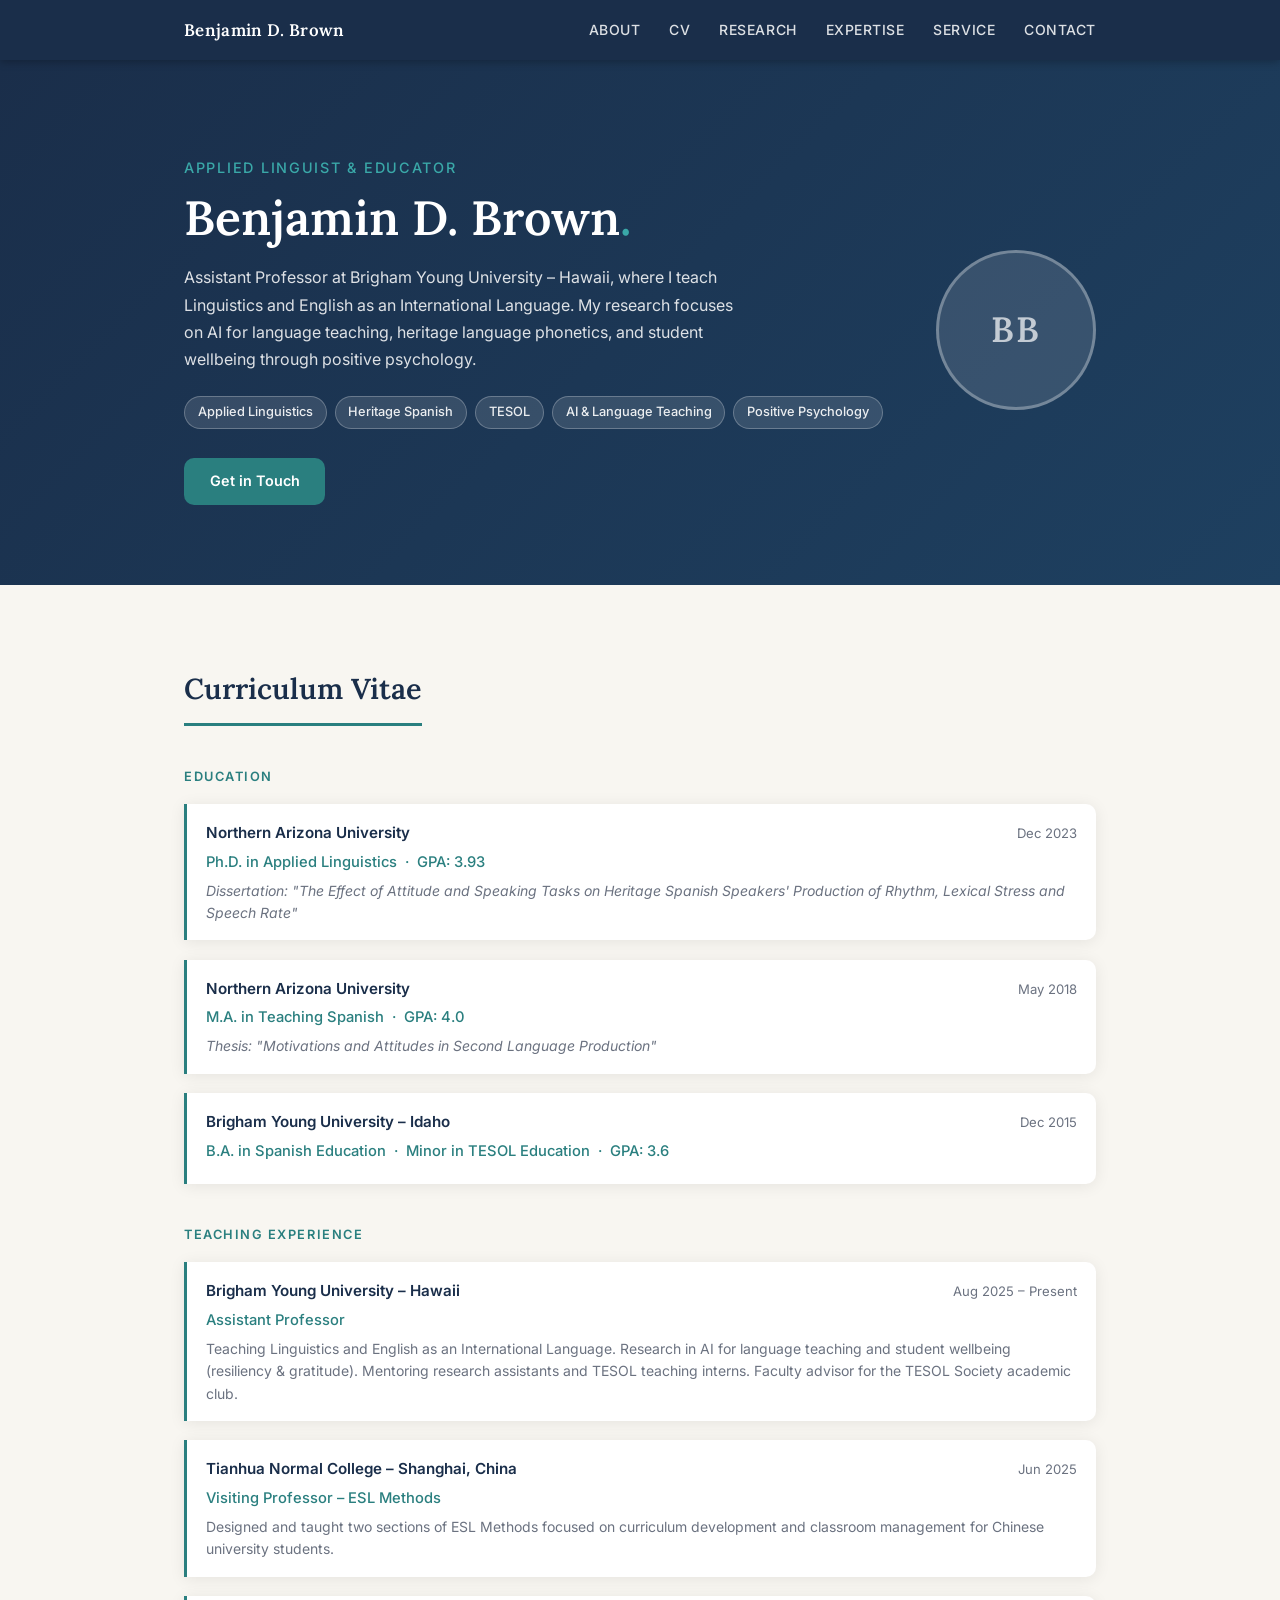
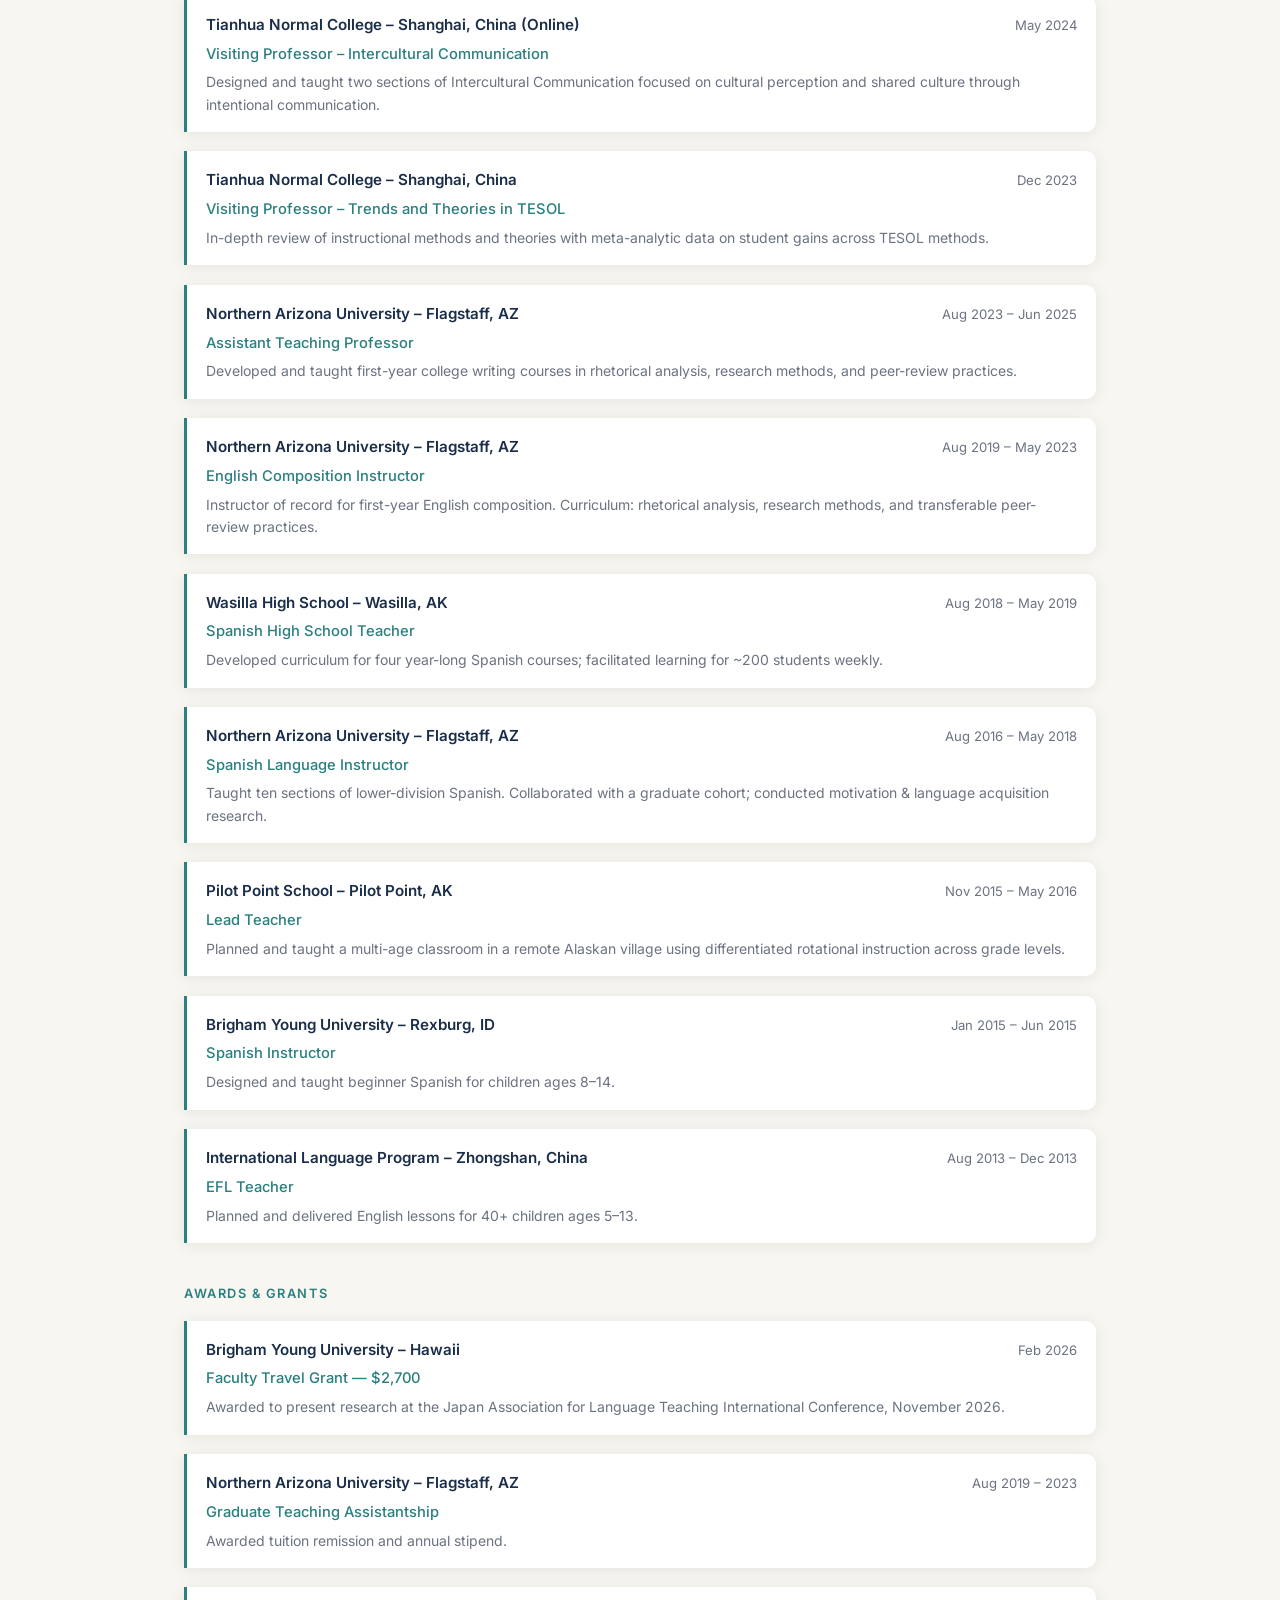
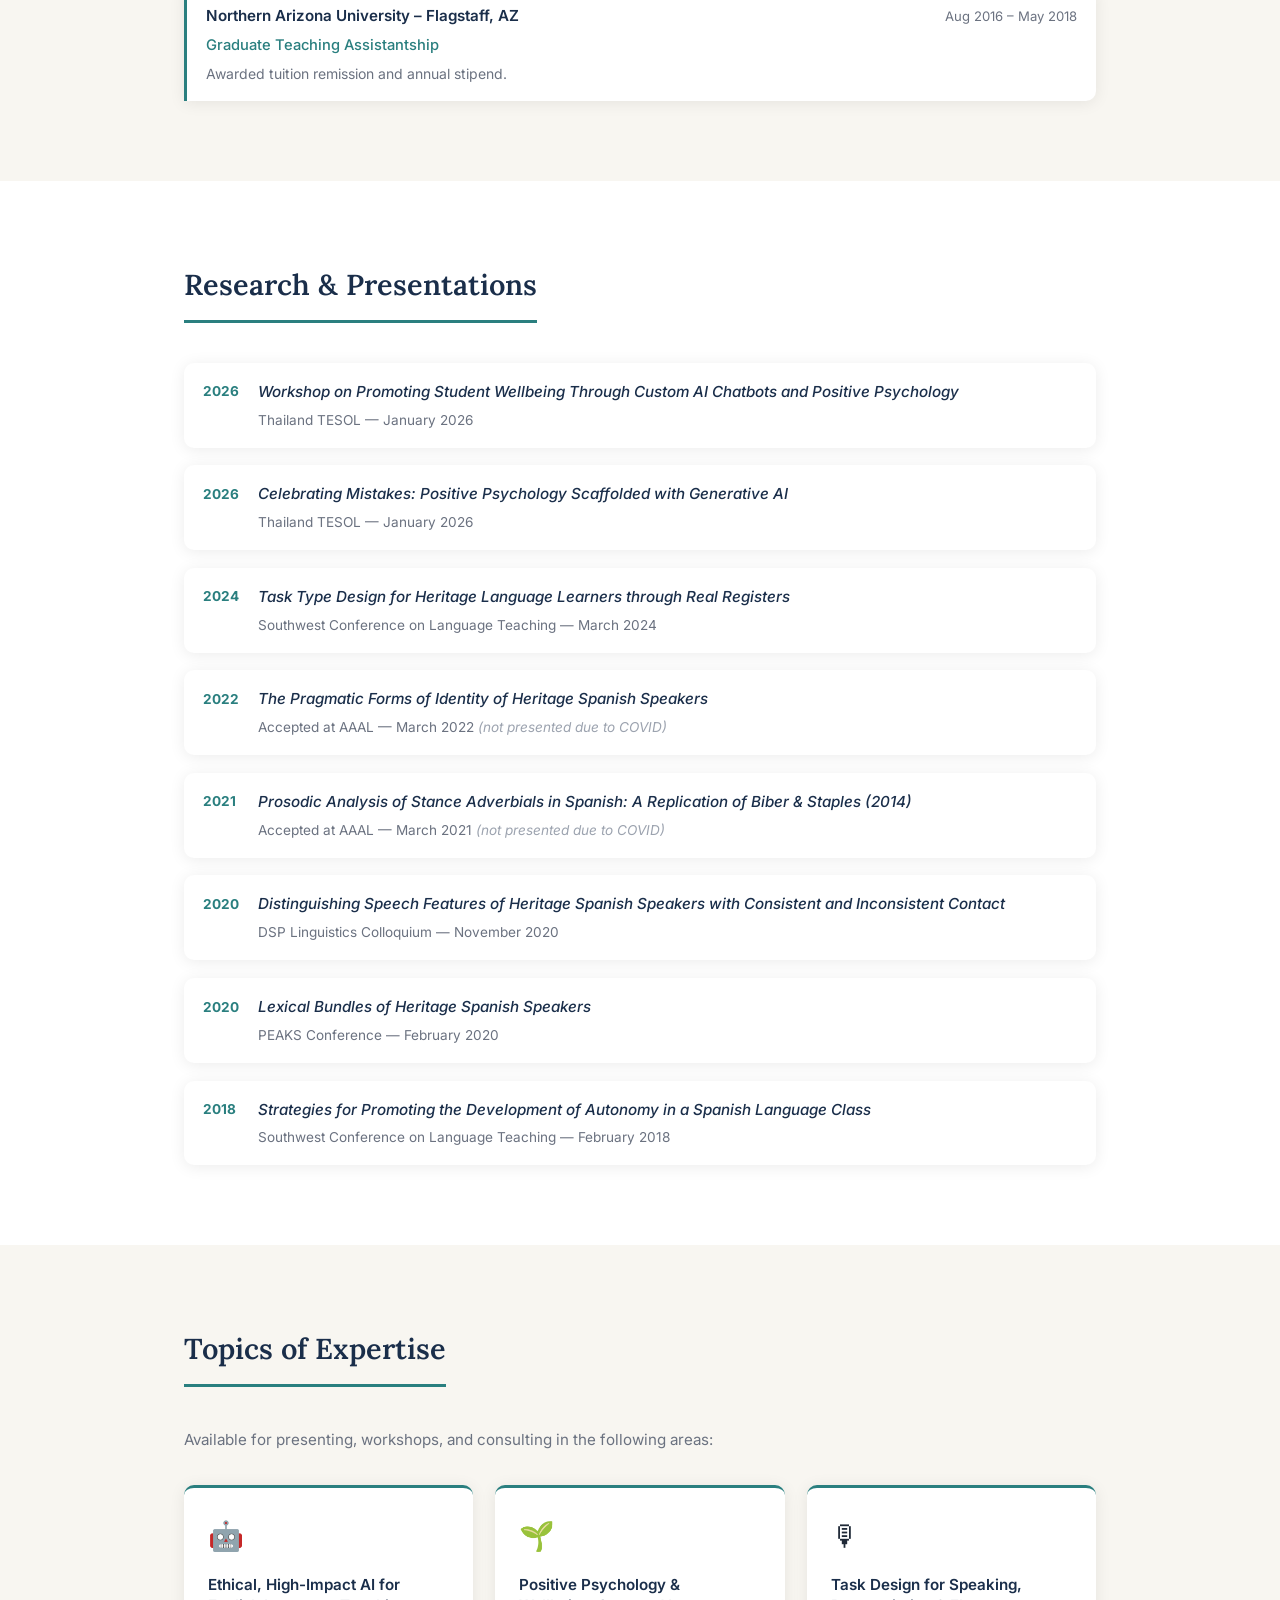
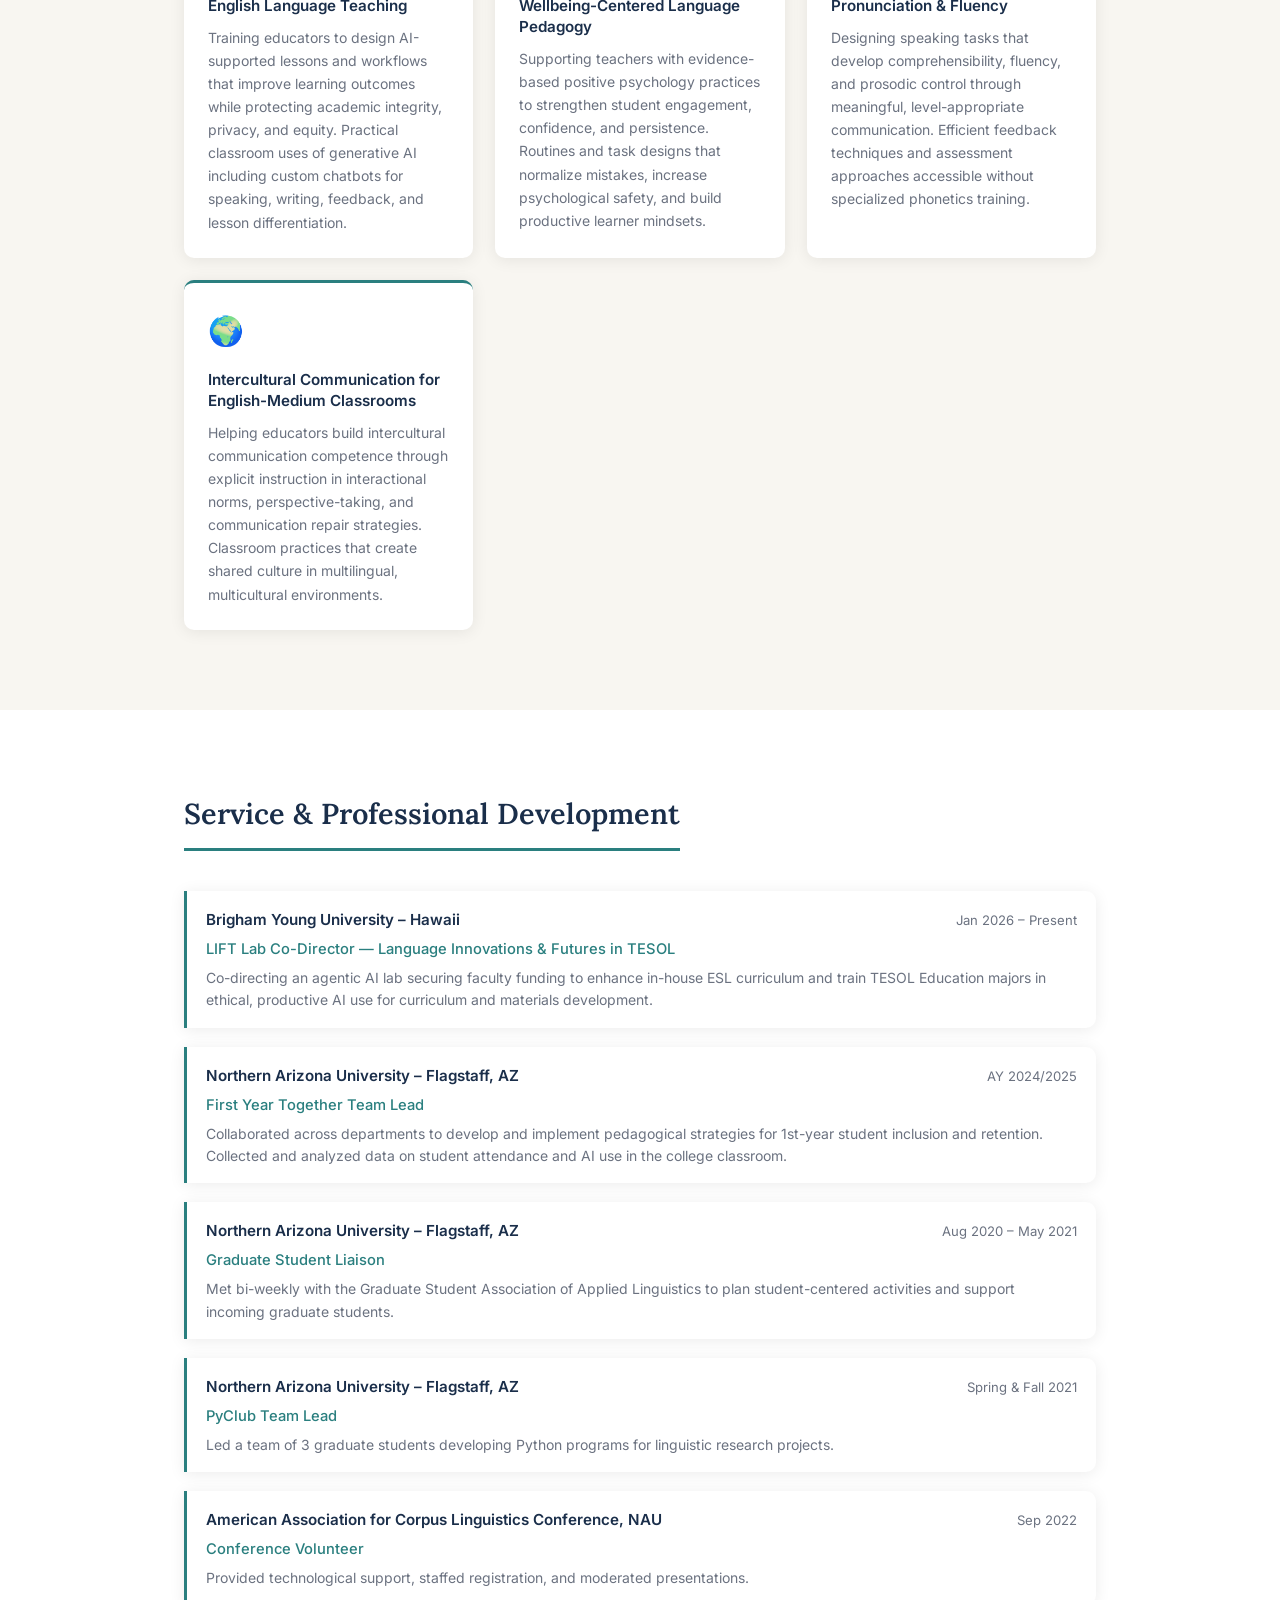
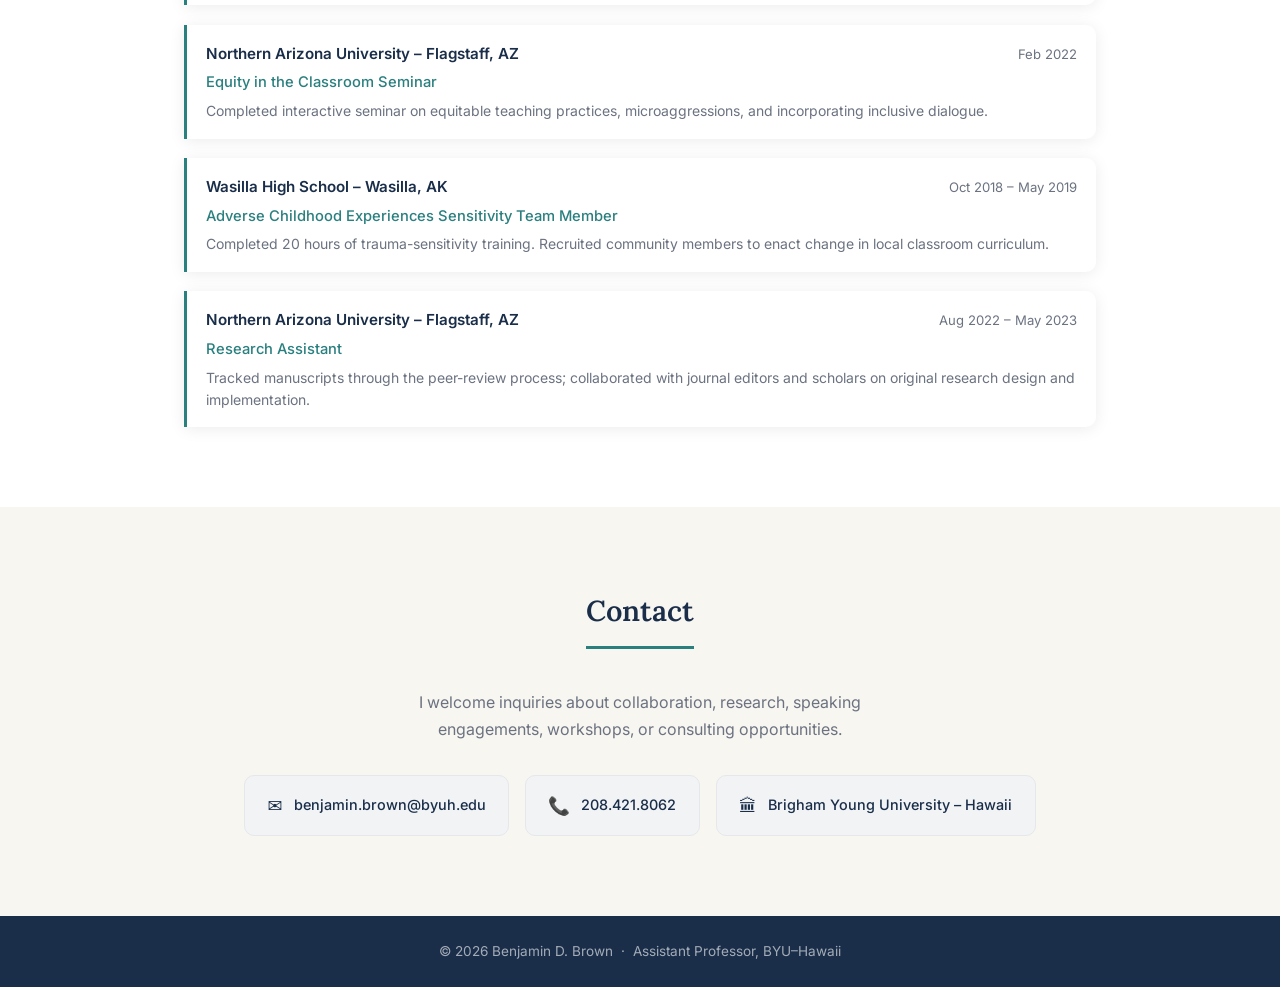
==== index.html @ 8d0a40e7 "Add professional portfolio website for Benjamin D. Brown Plain HTML/CSS/JS site with sections for Ab" ====
<!DOCTYPE html>
<html lang="en">
<head>
  <meta charset="UTF-8" />
  <meta name="viewport" content="width=device-width, initial-scale=1.0" />
  <title>Benjamin D. Brown | Applied Linguist &amp; Educator</title>
  <link rel="stylesheet" href="styles.css" />
  <link rel="preconnect" href="https://fonts.googleapis.com" />
  <link rel="preconnect" href="https://fonts.gstatic.com" crossorigin />
  <link href="https://fonts.googleapis.com/css2?family=Lora:ital,wght@0,400;0,600;1,400&family=Inter:wght@300;400;500;600&display=swap" rel="stylesheet" />
</head>
<body>

  <!-- ─── NAV ─── -->
  <header class="site-header">
    <nav class="nav container">
      <a href="#about" class="nav-logo">Benjamin D. Brown</a>
      <button class="nav-toggle" aria-label="Toggle menu" onclick="toggleNav()">&#9776;</button>
      <ul class="nav-links" id="navLinks">
        <li><a href="#about">About</a></li>
        <li><a href="#cv">CV</a></li>
        <li><a href="#research">Research</a></li>
        <li><a href="#expertise">Expertise</a></li>
        <li><a href="#service">Service</a></li>
        <li><a href="#contact">Contact</a></li>
      </ul>
    </nav>
  </header>

  <!-- ─── HERO ─── -->
  <section class="hero" id="about">
    <div class="container hero-inner">
      <div class="hero-text">
        <p class="hero-sub">Applied Linguist &amp; Educator</p>
        <h1>Benjamin D. Brown<span class="dot">.</span></h1>
        <p class="hero-desc">
          Assistant Professor at Brigham Young University – Hawaii, where I teach Linguistics
          and English as an International Language. My research focuses on AI for language
          teaching, heritage language phonetics, and student wellbeing through positive psychology.
        </p>
        <div class="hero-badges">
          <span class="badge">Applied Linguistics</span>
          <span class="badge">Heritage Spanish</span>
          <span class="badge">TESOL</span>
          <span class="badge">AI &amp; Language Teaching</span>
          <span class="badge">Positive Psychology</span>
        </div>
        <a href="#contact" class="btn">Get in Touch</a>
      </div>
      <div class="hero-avatar">
        <div class="avatar-placeholder">BB</div>
      </div>
    </div>
  </section>

  <!-- ─── CV ─── -->
  <section class="section section-alt" id="cv">
    <div class="container">
      <h2 class="section-title">Curriculum Vitae</h2>

      <!-- Education -->
      <h3 class="cv-group-title">Education</h3>
      <div class="cv-list">

        <div class="cv-item">
          <div class="cv-meta">
            <span class="cv-institution">Northern Arizona University</span>
            <span class="cv-date">Dec 2023</span>
          </div>
          <div class="cv-role">Ph.D. in Applied Linguistics &nbsp;·&nbsp; GPA: 3.93</div>
          <div class="cv-detail italic">Dissertation: "The Effect of Attitude and Speaking Tasks on Heritage Spanish Speakers' Production of Rhythm, Lexical Stress and Speech Rate"</div>
        </div>

        <div class="cv-item">
          <div class="cv-meta">
            <span class="cv-institution">Northern Arizona University</span>
            <span class="cv-date">May 2018</span>
          </div>
          <div class="cv-role">M.A. in Teaching Spanish &nbsp;·&nbsp; GPA: 4.0</div>
          <div class="cv-detail italic">Thesis: "Motivations and Attitudes in Second Language Production"</div>
        </div>

        <div class="cv-item">
          <div class="cv-meta">
            <span class="cv-institution">Brigham Young University – Idaho</span>
            <span class="cv-date">Dec 2015</span>
          </div>
          <div class="cv-role">B.A. in Spanish Education &nbsp;·&nbsp; Minor in TESOL Education &nbsp;·&nbsp; GPA: 3.6</div>
        </div>

      </div>

      <!-- Teaching -->
      <h3 class="cv-group-title">Teaching Experience</h3>
      <div class="cv-list">

        <div class="cv-item">
          <div class="cv-meta">
            <span class="cv-institution">Brigham Young University – Hawaii</span>
            <span class="cv-date">Aug 2025 – Present</span>
          </div>
          <div class="cv-role">Assistant Professor</div>
          <div class="cv-detail">Teaching Linguistics and English as an International Language. Research in AI for language teaching and student wellbeing (resiliency &amp; gratitude). Mentoring research assistants and TESOL teaching interns. Faculty advisor for the TESOL Society academic club.</div>
        </div>

        <div class="cv-item">
          <div class="cv-meta">
            <span class="cv-institution">Tianhua Normal College – Shanghai, China</span>
            <span class="cv-date">Jun 2025</span>
          </div>
          <div class="cv-role">Visiting Professor – ESL Methods</div>
          <div class="cv-detail">Designed and taught two sections of ESL Methods focused on curriculum development and classroom management for Chinese university students.</div>
        </div>

        <div class="cv-item">
          <div class="cv-meta">
            <span class="cv-institution">Tianhua Normal College – Shanghai, China (Online)</span>
            <span class="cv-date">May 2024</span>
          </div>
          <div class="cv-role">Visiting Professor – Intercultural Communication</div>
          <div class="cv-detail">Designed and taught two sections of Intercultural Communication focused on cultural perception and shared culture through intentional communication.</div>
        </div>

        <div class="cv-item">
          <div class="cv-meta">
            <span class="cv-institution">Tianhua Normal College – Shanghai, China</span>
            <span class="cv-date">Dec 2023</span>
          </div>
          <div class="cv-role">Visiting Professor – Trends and Theories in TESOL</div>
          <div class="cv-detail">In-depth review of instructional methods and theories with meta-analytic data on student gains across TESOL methods.</div>
        </div>

        <div class="cv-item">
          <div class="cv-meta">
            <span class="cv-institution">Northern Arizona University – Flagstaff, AZ</span>
            <span class="cv-date">Aug 2023 – Jun 2025</span>
          </div>
          <div class="cv-role">Assistant Teaching Professor</div>
          <div class="cv-detail">Developed and taught first-year college writing courses in rhetorical analysis, research methods, and peer-review practices.</div>
        </div>

        <div class="cv-item">
          <div class="cv-meta">
            <span class="cv-institution">Northern Arizona University – Flagstaff, AZ</span>
            <span class="cv-date">Aug 2019 – May 2023</span>
          </div>
          <div class="cv-role">English Composition Instructor</div>
          <div class="cv-detail">Instructor of record for first-year English composition. Curriculum: rhetorical analysis, research methods, and transferable peer-review practices.</div>
        </div>

        <div class="cv-item">
          <div class="cv-meta">
            <span class="cv-institution">Wasilla High School – Wasilla, AK</span>
            <span class="cv-date">Aug 2018 – May 2019</span>
          </div>
          <div class="cv-role">Spanish High School Teacher</div>
          <div class="cv-detail">Developed curriculum for four year-long Spanish courses; facilitated learning for ~200 students weekly.</div>
        </div>

        <div class="cv-item">
          <div class="cv-meta">
            <span class="cv-institution">Northern Arizona University – Flagstaff, AZ</span>
            <span class="cv-date">Aug 2016 – May 2018</span>
          </div>
          <div class="cv-role">Spanish Language Instructor</div>
          <div class="cv-detail">Taught ten sections of lower-division Spanish. Collaborated with a graduate cohort; conducted motivation &amp; language acquisition research.</div>
        </div>

        <div class="cv-item">
          <div class="cv-meta">
            <span class="cv-institution">Pilot Point School – Pilot Point, AK</span>
            <span class="cv-date">Nov 2015 – May 2016</span>
          </div>
          <div class="cv-role">Lead Teacher</div>
          <div class="cv-detail">Planned and taught a multi-age classroom in a remote Alaskan village using differentiated rotational instruction across grade levels.</div>
        </div>

        <div class="cv-item">
          <div class="cv-meta">
            <span class="cv-institution">Brigham Young University – Rexburg, ID</span>
            <span class="cv-date">Jan 2015 – Jun 2015</span>
          </div>
          <div class="cv-role">Spanish Instructor</div>
          <div class="cv-detail">Designed and taught beginner Spanish for children ages 8–14.</div>
        </div>

        <div class="cv-item">
          <div class="cv-meta">
            <span class="cv-institution">International Language Program – Zhongshan, China</span>
            <span class="cv-date">Aug 2013 – Dec 2013</span>
          </div>
          <div class="cv-role">EFL Teacher</div>
          <div class="cv-detail">Planned and delivered English lessons for 40+ children ages 5–13.</div>
        </div>

      </div>

      <!-- Awards -->
      <h3 class="cv-group-title">Awards &amp; Grants</h3>
      <div class="cv-list">

        <div class="cv-item">
          <div class="cv-meta">
            <span class="cv-institution">Brigham Young University – Hawaii</span>
            <span class="cv-date">Feb 2026</span>
          </div>
          <div class="cv-role">Faculty Travel Grant — $2,700</div>
          <div class="cv-detail">Awarded to present research at the Japan Association for Language Teaching International Conference, November 2026.</div>
        </div>

        <div class="cv-item">
          <div class="cv-meta">
            <span class="cv-institution">Northern Arizona University – Flagstaff, AZ</span>
            <span class="cv-date">Aug 2019 – 2023</span>
          </div>
          <div class="cv-role">Graduate Teaching Assistantship</div>
          <div class="cv-detail">Awarded tuition remission and annual stipend.</div>
        </div>

        <div class="cv-item">
          <div class="cv-meta">
            <span class="cv-institution">Northern Arizona University – Flagstaff, AZ</span>
            <span class="cv-date">Aug 2016 – May 2018</span>
          </div>
          <div class="cv-role">Graduate Teaching Assistantship</div>
          <div class="cv-detail">Awarded tuition remission and annual stipend.</div>
        </div>

      </div>
    </div>
  </section>

  <!-- ─── RESEARCH ─── -->
  <section class="section" id="research">
    <div class="container">
      <h2 class="section-title">Research &amp; Presentations</h2>
      <div class="pubs-list">

        <div class="pub-item">
          <span class="pub-year">2026</span>
          <div class="pub-body">
            <div class="pub-title">Workshop on Promoting Student Wellbeing Through Custom AI Chatbots and Positive Psychology</div>
            <div class="pub-venue">Thailand TESOL — January 2026</div>
          </div>
        </div>

        <div class="pub-item">
          <span class="pub-year">2026</span>
          <div class="pub-body">
            <div class="pub-title">Celebrating Mistakes: Positive Psychology Scaffolded with Generative AI</div>
            <div class="pub-venue">Thailand TESOL — January 2026</div>
          </div>
        </div>

        <div class="pub-item">
          <span class="pub-year">2024</span>
          <div class="pub-body">
            <div class="pub-title">Task Type Design for Heritage Language Learners through Real Registers</div>
            <div class="pub-venue">Southwest Conference on Language Teaching — March 2024</div>
          </div>
        </div>

        <div class="pub-item">
          <span class="pub-year">2022</span>
          <div class="pub-body">
            <div class="pub-title">The Pragmatic Forms of Identity of Heritage Spanish Speakers</div>
            <div class="pub-venue">Accepted at AAAL — March 2022 <span class="pub-note">(not presented due to COVID)</span></div>
          </div>
        </div>

        <div class="pub-item">
          <span class="pub-year">2021</span>
          <div class="pub-body">
            <div class="pub-title">Prosodic Analysis of Stance Adverbials in Spanish: A Replication of Biber &amp; Staples (2014)</div>
            <div class="pub-venue">Accepted at AAAL — March 2021 <span class="pub-note">(not presented due to COVID)</span></div>
          </div>
        </div>

        <div class="pub-item">
          <span class="pub-year">2020</span>
          <div class="pub-body">
            <div class="pub-title">Distinguishing Speech Features of Heritage Spanish Speakers with Consistent and Inconsistent Contact</div>
            <div class="pub-venue">DSP Linguistics Colloquium — November 2020</div>
          </div>
        </div>

        <div class="pub-item">
          <span class="pub-year">2020</span>
          <div class="pub-body">
            <div class="pub-title">Lexical Bundles of Heritage Spanish Speakers</div>
            <div class="pub-venue">PEAKS Conference — February 2020</div>
          </div>
        </div>

        <div class="pub-item">
          <span class="pub-year">2018</span>
          <div class="pub-body">
            <div class="pub-title">Strategies for Promoting the Development of Autonomy in a Spanish Language Class</div>
            <div class="pub-venue">Southwest Conference on Language Teaching — February 2018</div>
          </div>
        </div>

      </div>
    </div>
  </section>

  <!-- ─── EXPERTISE ─── -->
  <section class="section section-alt" id="expertise">
    <div class="container">
      <h2 class="section-title">Topics of Expertise</h2>
      <p class="expertise-intro">Available for presenting, workshops, and consulting in the following areas:</p>
      <div class="expertise-grid">

        <div class="expertise-card">
          <div class="expertise-icon">🤖</div>
          <h3>Ethical, High-Impact AI for English Language Teaching</h3>
          <p>Training educators to design AI-supported lessons and workflows that improve learning outcomes while protecting academic integrity, privacy, and equity. Practical classroom uses of generative AI including custom chatbots for speaking, writing, feedback, and lesson differentiation.</p>
        </div>

        <div class="expertise-card">
          <div class="expertise-icon">🌱</div>
          <h3>Positive Psychology &amp; Wellbeing-Centered Language Pedagogy</h3>
          <p>Supporting teachers with evidence-based positive psychology practices to strengthen student engagement, confidence, and persistence. Routines and task designs that normalize mistakes, increase psychological safety, and build productive learner mindsets.</p>
        </div>

        <div class="expertise-card">
          <div class="expertise-icon">🎙</div>
          <h3>Task Design for Speaking, Pronunciation &amp; Fluency</h3>
          <p>Designing speaking tasks that develop comprehensibility, fluency, and prosodic control through meaningful, level-appropriate communication. Efficient feedback techniques and assessment approaches accessible without specialized phonetics training.</p>
        </div>

        <div class="expertise-card">
          <div class="expertise-icon">🌍</div>
          <h3>Intercultural Communication for English-Medium Classrooms</h3>
          <p>Helping educators build intercultural communication competence through explicit instruction in interactional norms, perspective-taking, and communication repair strategies. Classroom practices that create shared culture in multilingual, multicultural environments.</p>
        </div>

      </div>
    </div>
  </section>

  <!-- ─── SERVICE ─── -->
  <section class="section" id="service">
    <div class="container">
      <h2 class="section-title">Service &amp; Professional Development</h2>
      <div class="cv-list">

        <div class="cv-item">
          <div class="cv-meta">
            <span class="cv-institution">Brigham Young University – Hawaii</span>
            <span class="cv-date">Jan 2026 – Present</span>
          </div>
          <div class="cv-role">LIFT Lab Co-Director — Language Innovations &amp; Futures in TESOL</div>
          <div class="cv-detail">Co-directing an agentic AI lab securing faculty funding to enhance in-house ESL curriculum and train TESOL Education majors in ethical, productive AI use for curriculum and materials development.</div>
        </div>

        <div class="cv-item">
          <div class="cv-meta">
            <span class="cv-institution">Northern Arizona University – Flagstaff, AZ</span>
            <span class="cv-date">AY 2024/2025</span>
          </div>
          <div class="cv-role">First Year Together Team Lead</div>
          <div class="cv-detail">Collaborated across departments to develop and implement pedagogical strategies for 1st-year student inclusion and retention. Collected and analyzed data on student attendance and AI use in the college classroom.</div>
        </div>

        <div class="cv-item">
          <div class="cv-meta">
            <span class="cv-institution">Northern Arizona University – Flagstaff, AZ</span>
            <span class="cv-date">Aug 2020 – May 2021</span>
          </div>
          <div class="cv-role">Graduate Student Liaison</div>
          <div class="cv-detail">Met bi-weekly with the Graduate Student Association of Applied Linguistics to plan student-centered activities and support incoming graduate students.</div>
        </div>

        <div class="cv-item">
          <div class="cv-meta">
            <span class="cv-institution">Northern Arizona University – Flagstaff, AZ</span>
            <span class="cv-date">Spring &amp; Fall 2021</span>
          </div>
          <div class="cv-role">PyClub Team Lead</div>
          <div class="cv-detail">Led a team of 3 graduate students developing Python programs for linguistic research projects.</div>
        </div>

        <div class="cv-item">
          <div class="cv-meta">
            <span class="cv-institution">American Association for Corpus Linguistics Conference, NAU</span>
            <span class="cv-date">Sep 2022</span>
          </div>
          <div class="cv-role">Conference Volunteer</div>
          <div class="cv-detail">Provided technological support, staffed registration, and moderated presentations.</div>
        </div>

        <div class="cv-item">
          <div class="cv-meta">
            <span class="cv-institution">Northern Arizona University – Flagstaff, AZ</span>
            <span class="cv-date">Feb 2022</span>
          </div>
          <div class="cv-role">Equity in the Classroom Seminar</div>
          <div class="cv-detail">Completed interactive seminar on equitable teaching practices, microaggressions, and incorporating inclusive dialogue.</div>
        </div>

        <div class="cv-item">
          <div class="cv-meta">
            <span class="cv-institution">Wasilla High School – Wasilla, AK</span>
            <span class="cv-date">Oct 2018 – May 2019</span>
          </div>
          <div class="cv-role">Adverse Childhood Experiences Sensitivity Team Member</div>
          <div class="cv-detail">Completed 20 hours of trauma-sensitivity training. Recruited community members to enact change in local classroom curriculum.</div>
        </div>

        <div class="cv-item">
          <div class="cv-meta">
            <span class="cv-institution">Northern Arizona University – Flagstaff, AZ</span>
            <span class="cv-date">Aug 2022 – May 2023</span>
          </div>
          <div class="cv-role">Research Assistant</div>
          <div class="cv-detail">Tracked manuscripts through the peer-review process; collaborated with journal editors and scholars on original research design and implementation.</div>
        </div>

      </div>
    </div>
  </section>

  <!-- ─── CONTACT ─── -->
  <section class="section section-alt" id="contact">
    <div class="container contact-inner">
      <h2 class="section-title">Contact</h2>
      <p class="contact-intro">I welcome inquiries about collaboration, research, speaking engagements, workshops, or consulting opportunities.</p>
      <div class="contact-cards">
        <a href="mailto:benjamin.brown@byuh.edu" class="contact-card">
          <span class="contact-icon">✉</span>
          <span>benjamin.brown@byuh.edu</span>
        </a>
        <div class="contact-card">
          <span class="contact-icon">📞</span>
          <span>208.421.8062</span>
        </div>
        <div class="contact-card">
          <span class="contact-icon">🏛</span>
          <span>Brigham Young University – Hawaii</span>
        </div>
      </div>
    </div>
  </section>

  <!-- ─── FOOTER ─── -->
  <footer class="footer">
    <div class="container">
      <p>&copy; 2026 Benjamin D. Brown &nbsp;·&nbsp; Assistant Professor, BYU–Hawaii</p>
    </div>
  </footer>

  <script src="script.js"></script>
</body>
</html>
---- styles.css ----
/* ─── RESET & BASE ─── */
*, *::before, *::after { box-sizing: border-box; margin: 0; padding: 0; }

:root {
  --navy:    #1a2e4a;
  --teal:    #2a7f7f;
  --teal-lt: #3aa8a8;
  --cream:   #f8f6f1;
  --white:   #ffffff;
  --gray:    #6b7280;
  --gray-lt: #f1f3f5;
  --text:    #1f2937;
  --radius:  10px;
  --shadow:  0 2px 16px rgba(0,0,0,.08);
  --font-serif: 'Lora', Georgia, serif;
  --font-sans:  'Inter', system-ui, sans-serif;
}

html { scroll-behavior: smooth; }

body {
  font-family: var(--font-sans);
  color: var(--text);
  background: var(--white);
  line-height: 1.7;
}

.container {
  max-width: 960px;
  margin: 0 auto;
  padding: 0 1.5rem;
}

/* ─── NAV ─── */
.site-header {
  position: sticky;
  top: 0;
  z-index: 100;
  background: var(--navy);
  box-shadow: 0 2px 8px rgba(0,0,0,.25);
}

.nav {
  display: flex;
  align-items: center;
  justify-content: space-between;
  height: 60px;
}

.nav-logo {
  font-family: var(--font-serif);
  font-size: 1.05rem;
  color: var(--white);
  text-decoration: none;
  font-weight: 600;
  letter-spacing: .02em;
}

.nav-links {
  display: flex;
  gap: 1.8rem;
  list-style: none;
}

.nav-links a {
  color: rgba(255,255,255,.85);
  text-decoration: none;
  font-size: .875rem;
  font-weight: 500;
  letter-spacing: .04em;
  text-transform: uppercase;
  transition: color .2s;
}

.nav-links a:hover { color: var(--teal-lt); }

.nav-toggle {
  display: none;
  background: none;
  border: none;
  color: var(--white);
  font-size: 1.4rem;
  cursor: pointer;
}

/* ─── HERO ─── */
.hero {
  background: linear-gradient(135deg, var(--navy) 0%, #1e4060 100%);
  color: var(--white);
  padding: 6rem 0 5rem;
}

.hero-inner {
  display: flex;
  align-items: center;
  gap: 3rem;
}

.hero-text { flex: 1; }

.hero-sub {
  font-size: .9rem;
  letter-spacing: .12em;
  text-transform: uppercase;
  color: var(--teal-lt);
  margin-bottom: .6rem;
  font-weight: 500;
}

.hero h1 {
  font-family: var(--font-serif);
  font-size: clamp(2rem, 4vw, 3rem);
  font-weight: 600;
  line-height: 1.15;
  margin-bottom: 1.2rem;
}

.dot { color: var(--teal-lt); }

.hero-desc {
  font-size: 1rem;
  color: rgba(255,255,255,.85);
  max-width: 560px;
  margin-bottom: 1.4rem;
}

.hero-badges {
  display: flex;
  flex-wrap: wrap;
  gap: .5rem;
  margin-bottom: 1.8rem;
}

.badge {
  background: rgba(255,255,255,.12);
  border: 1px solid rgba(255,255,255,.25);
  color: rgba(255,255,255,.9);
  padding: .3rem .8rem;
  border-radius: 20px;
  font-size: .8rem;
  font-weight: 500;
}

.btn {
  display: inline-block;
  background: var(--teal);
  color: var(--white);
  text-decoration: none;
  padding: .7rem 1.6rem;
  border-radius: var(--radius);
  font-weight: 600;
  font-size: .9rem;
  transition: background .2s, transform .15s;
}

.btn:hover { background: var(--teal-lt); transform: translateY(-1px); }

.hero-avatar {
  flex-shrink: 0;
}

.avatar-placeholder {
  width: 160px;
  height: 160px;
  border-radius: 50%;
  background: rgba(255,255,255,.12);
  border: 3px solid rgba(255,255,255,.3);
  display: flex;
  align-items: center;
  justify-content: center;
  font-family: var(--font-serif);
  font-size: 2.2rem;
  color: rgba(255,255,255,.7);
  font-weight: 600;
  letter-spacing: .05em;
}

/* ─── SECTIONS ─── */
.section { padding: 5rem 0; }
.section-alt { background: var(--cream); }

.section-title {
  font-family: var(--font-serif);
  font-size: 1.8rem;
  font-weight: 600;
  color: var(--navy);
  margin-bottom: 2.5rem;
  padding-bottom: .6rem;
  border-bottom: 3px solid var(--teal);
  display: inline-block;
}

/* ─── CV ─── */
.cv-group-title {
  font-family: var(--font-sans);
  font-size: .8rem;
  font-weight: 600;
  letter-spacing: .12em;
  text-transform: uppercase;
  color: var(--teal);
  margin: 2.5rem 0 1rem;
}

.cv-group-title:first-of-type { margin-top: 0; }

.cv-list { display: flex; flex-direction: column; gap: 1.2rem; }

.cv-item {
  background: var(--white);
  border-left: 3px solid var(--teal);
  border-radius: 0 var(--radius) var(--radius) 0;
  padding: 1rem 1.2rem;
  box-shadow: var(--shadow);
}

.section-alt .cv-item { background: var(--white); }

.cv-meta {
  display: flex;
  justify-content: space-between;
  align-items: baseline;
  gap: 1rem;
  margin-bottom: .25rem;
  flex-wrap: wrap;
}

.cv-institution {
  font-weight: 600;
  color: var(--navy);
  font-size: .95rem;
}

.cv-date {
  font-size: .82rem;
  color: var(--gray);
  white-space: nowrap;
}

.cv-role {
  font-weight: 500;
  color: var(--teal);
  font-size: .92rem;
  margin-bottom: .3rem;
}

.cv-detail {
  font-size: .875rem;
  color: var(--gray);
  line-height: 1.6;
}

.cv-detail.italic { font-style: italic; }

/* ─── PUBLICATIONS ─── */
.pubs-list { display: flex; flex-direction: column; gap: 1.1rem; }

.pub-item {
  display: flex;
  gap: 1.2rem;
  align-items: flex-start;
  background: var(--white);
  border-radius: var(--radius);
  padding: 1rem 1.2rem;
  box-shadow: var(--shadow);
}

.pub-year {
  font-weight: 700;
  color: var(--teal);
  font-size: .85rem;
  min-width: 36px;
  padding-top: .1rem;
}

.pub-title {
  font-weight: 500;
  color: var(--navy);
  font-size: .95rem;
  font-style: italic;
  margin-bottom: .25rem;
}

.pub-venue {
  font-size: .85rem;
  color: var(--gray);
}

.pub-note {
  font-style: italic;
  color: #9ca3af;
}

/* ─── EXPERTISE ─── */
.expertise-intro {
  color: var(--gray);
  margin-bottom: 2rem;
  font-size: .95rem;
}

.expertise-grid {
  display: grid;
  grid-template-columns: repeat(auto-fit, minmax(280px, 1fr));
  gap: 1.4rem;
}

.expertise-card {
  background: var(--white);
  border-radius: var(--radius);
  padding: 1.5rem;
  box-shadow: var(--shadow);
  border-top: 3px solid var(--teal);
  transition: transform .2s, box-shadow .2s;
}

.expertise-card:hover {
  transform: translateY(-3px);
  box-shadow: 0 6px 24px rgba(0,0,0,.12);
}

.expertise-icon {
  font-size: 1.8rem;
  margin-bottom: .8rem;
}

.expertise-card h3 {
  font-family: var(--font-sans);
  font-size: .95rem;
  font-weight: 600;
  color: var(--navy);
  margin-bottom: .6rem;
  line-height: 1.4;
}

.expertise-card p {
  font-size: .875rem;
  color: var(--gray);
  line-height: 1.65;
}

/* ─── CONTACT ─── */
.contact-inner { text-align: center; }

.contact-intro {
  color: var(--gray);
  max-width: 480px;
  margin: 0 auto 2rem;
}

.contact-cards {
  display: flex;
  flex-wrap: wrap;
  gap: 1rem;
  justify-content: center;
}

.contact-card {
  display: flex;
  align-items: center;
  gap: .7rem;
  background: var(--gray-lt);
  border-radius: var(--radius);
  padding: .9rem 1.4rem;
  font-size: .9rem;
  color: var(--navy);
  text-decoration: none;
  font-weight: 500;
  transition: background .2s, transform .15s;
  border: 1px solid #e5e7eb;
}

.contact-card:hover { background: #e5f5f5; transform: translateY(-2px); }

.contact-icon {
  font-size: 1.1rem;
}

/* ─── FOOTER ─── */
.footer {
  background: var(--navy);
  color: rgba(255,255,255,.6);
  text-align: center;
  padding: 1.5rem 0;
  font-size: .85rem;
}

/* ─── RESPONSIVE ─── */
@media (max-width: 700px) {
  .nav-toggle { display: block; }

  .nav-links {
    display: none;
    flex-direction: column;
    position: absolute;
    top: 60px;
    left: 0;
    right: 0;
    background: var(--navy);
    padding: 1rem 1.5rem;
    gap: 1rem;
    box-shadow: 0 4px 12px rgba(0,0,0,.2);
  }

  .nav-links.open { display: flex; }

  .hero-inner {
    flex-direction: column-reverse;
    text-align: center;
  }

  .hero-badges { justify-content: center; }

  .hero-desc { margin: 0 auto 1.4rem; }

  .avatar-placeholder { width: 110px; height: 110px; font-size: 1.5rem; }

  .cv-meta { flex-direction: column; gap: .1rem; }

  .pub-item { flex-direction: column; gap: .4rem; }
}
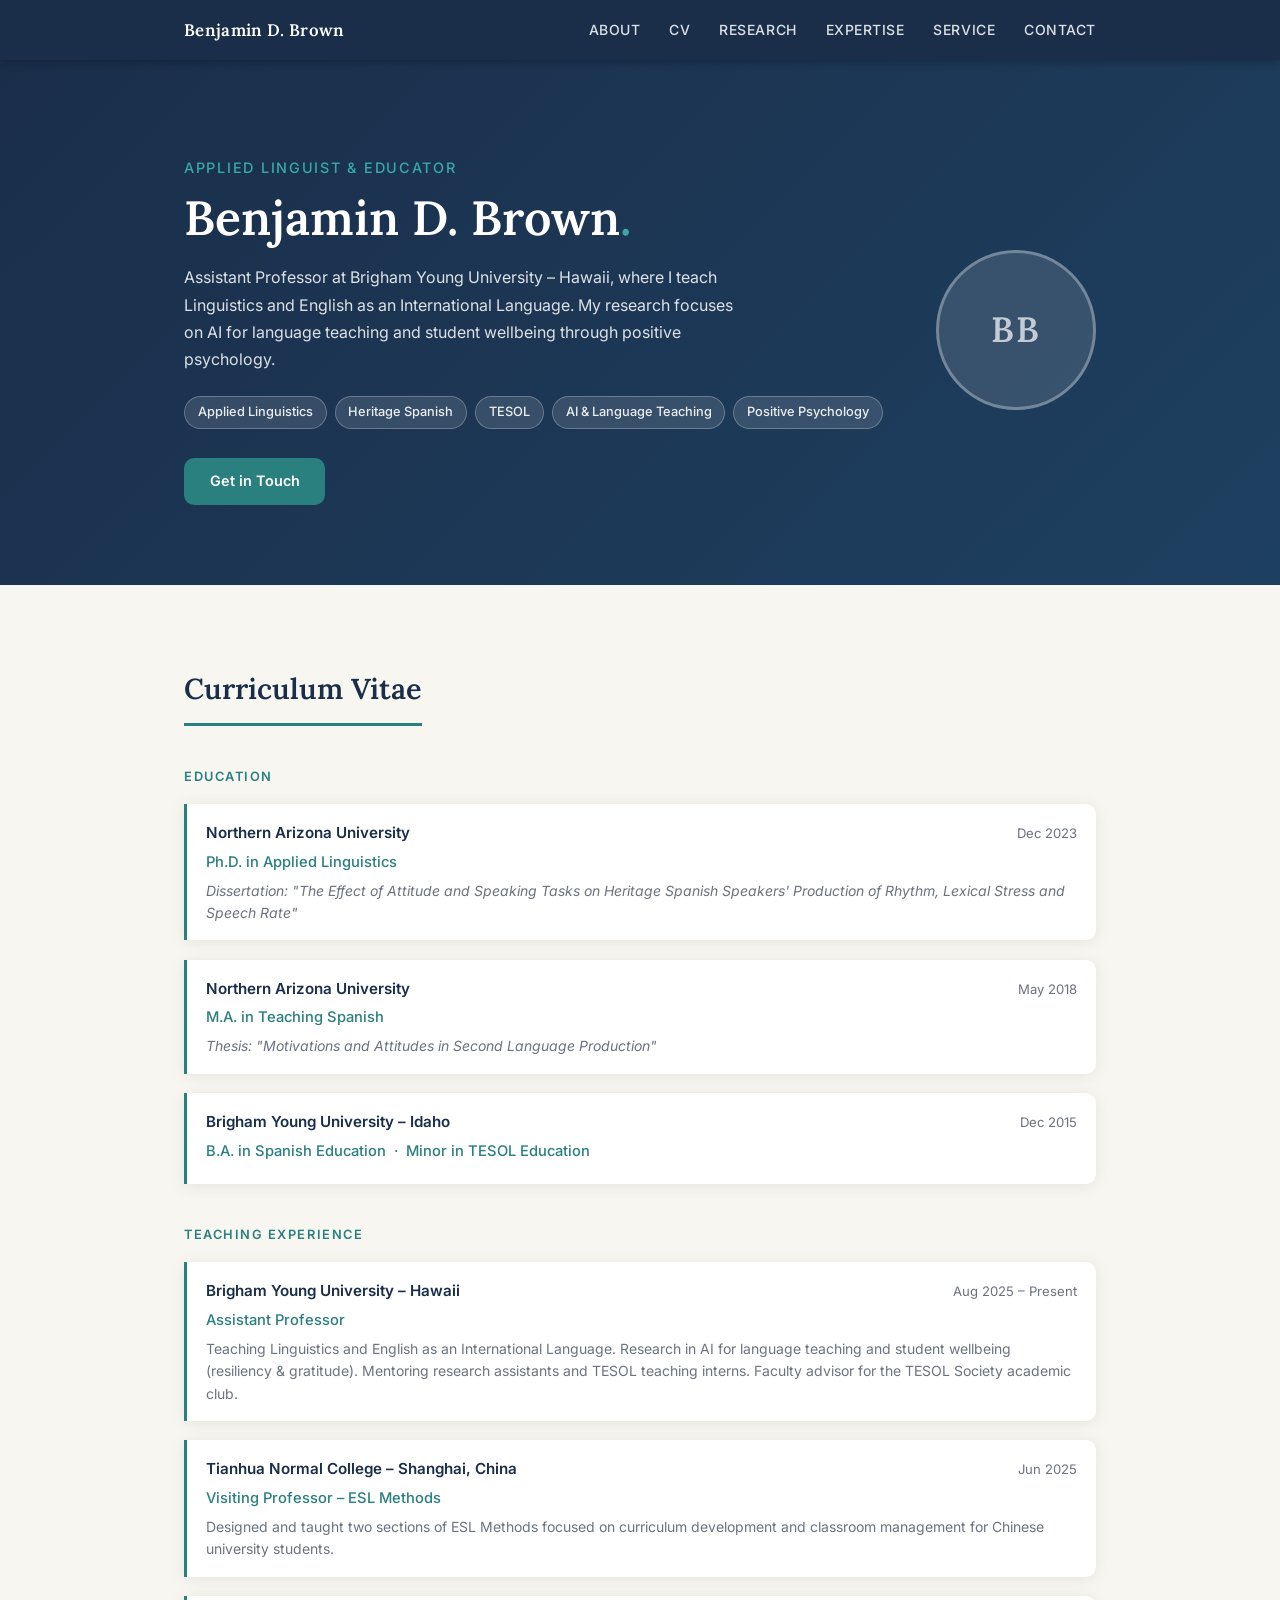
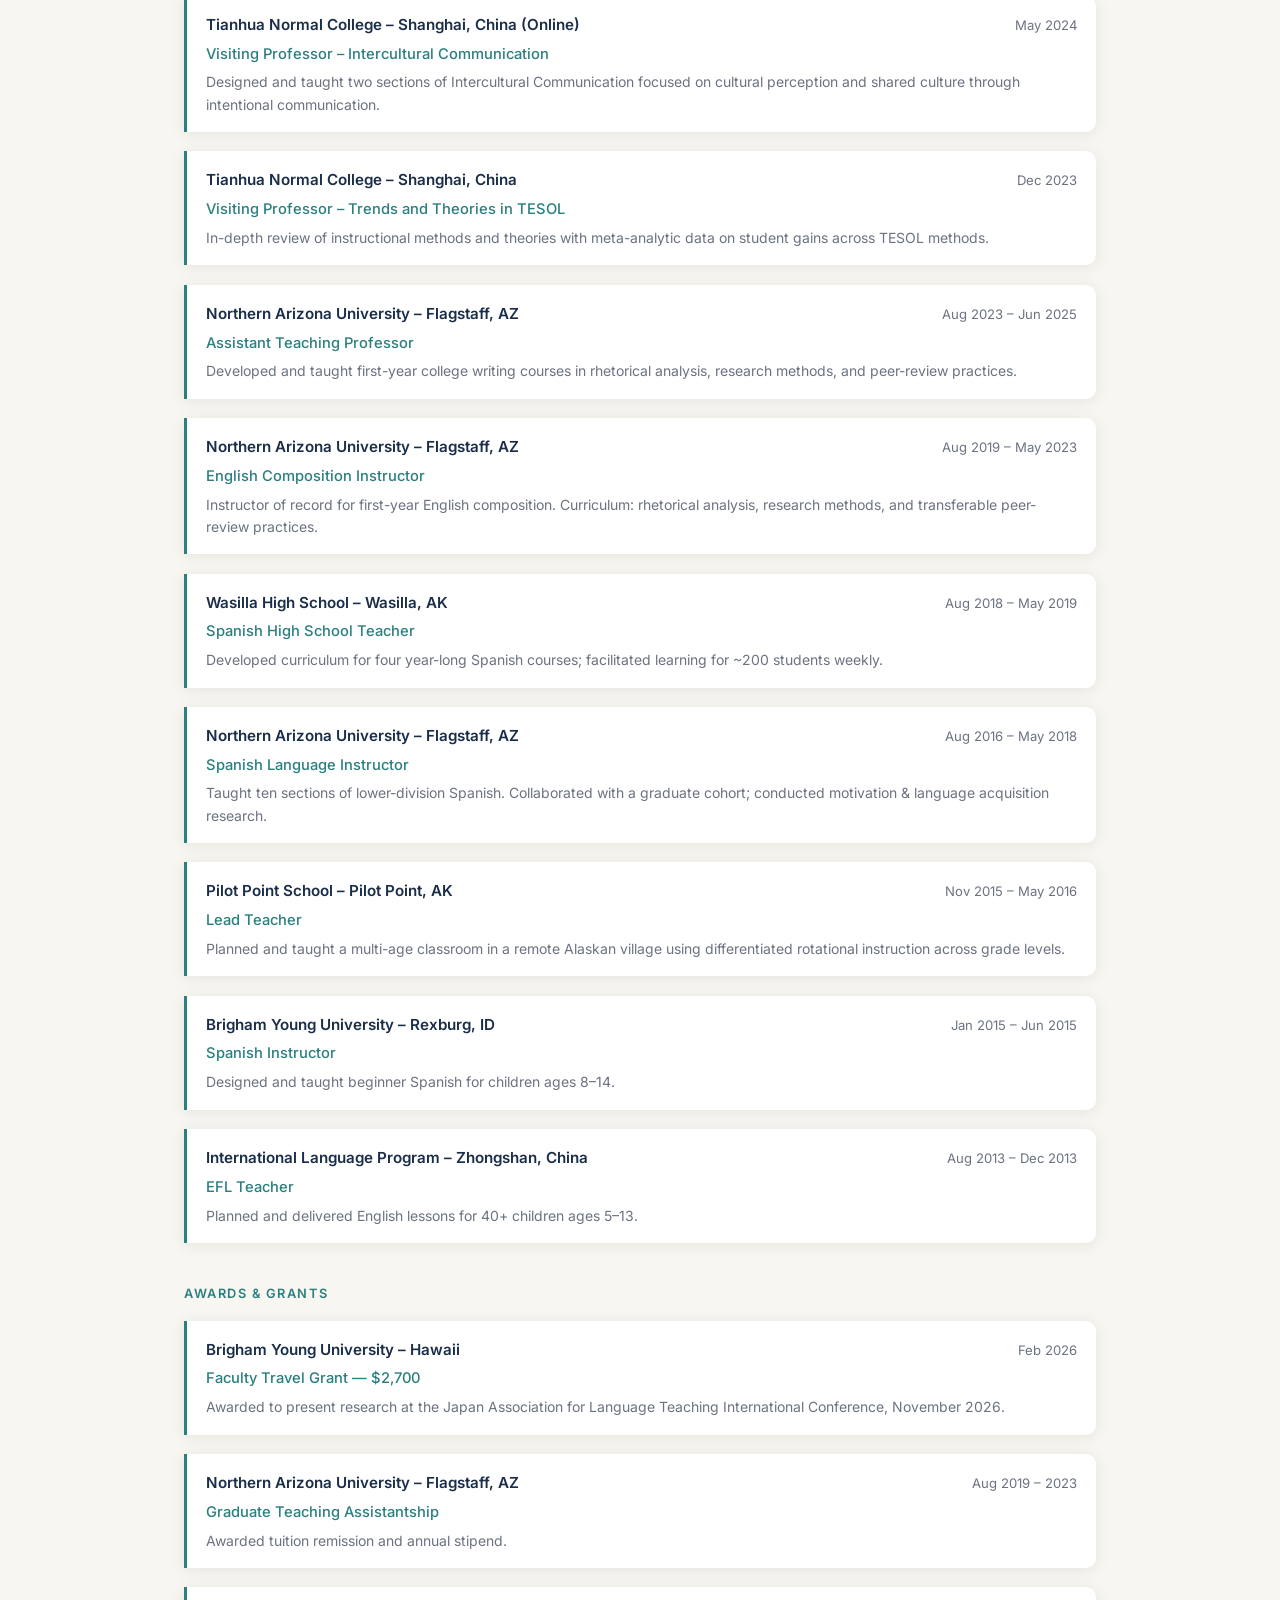
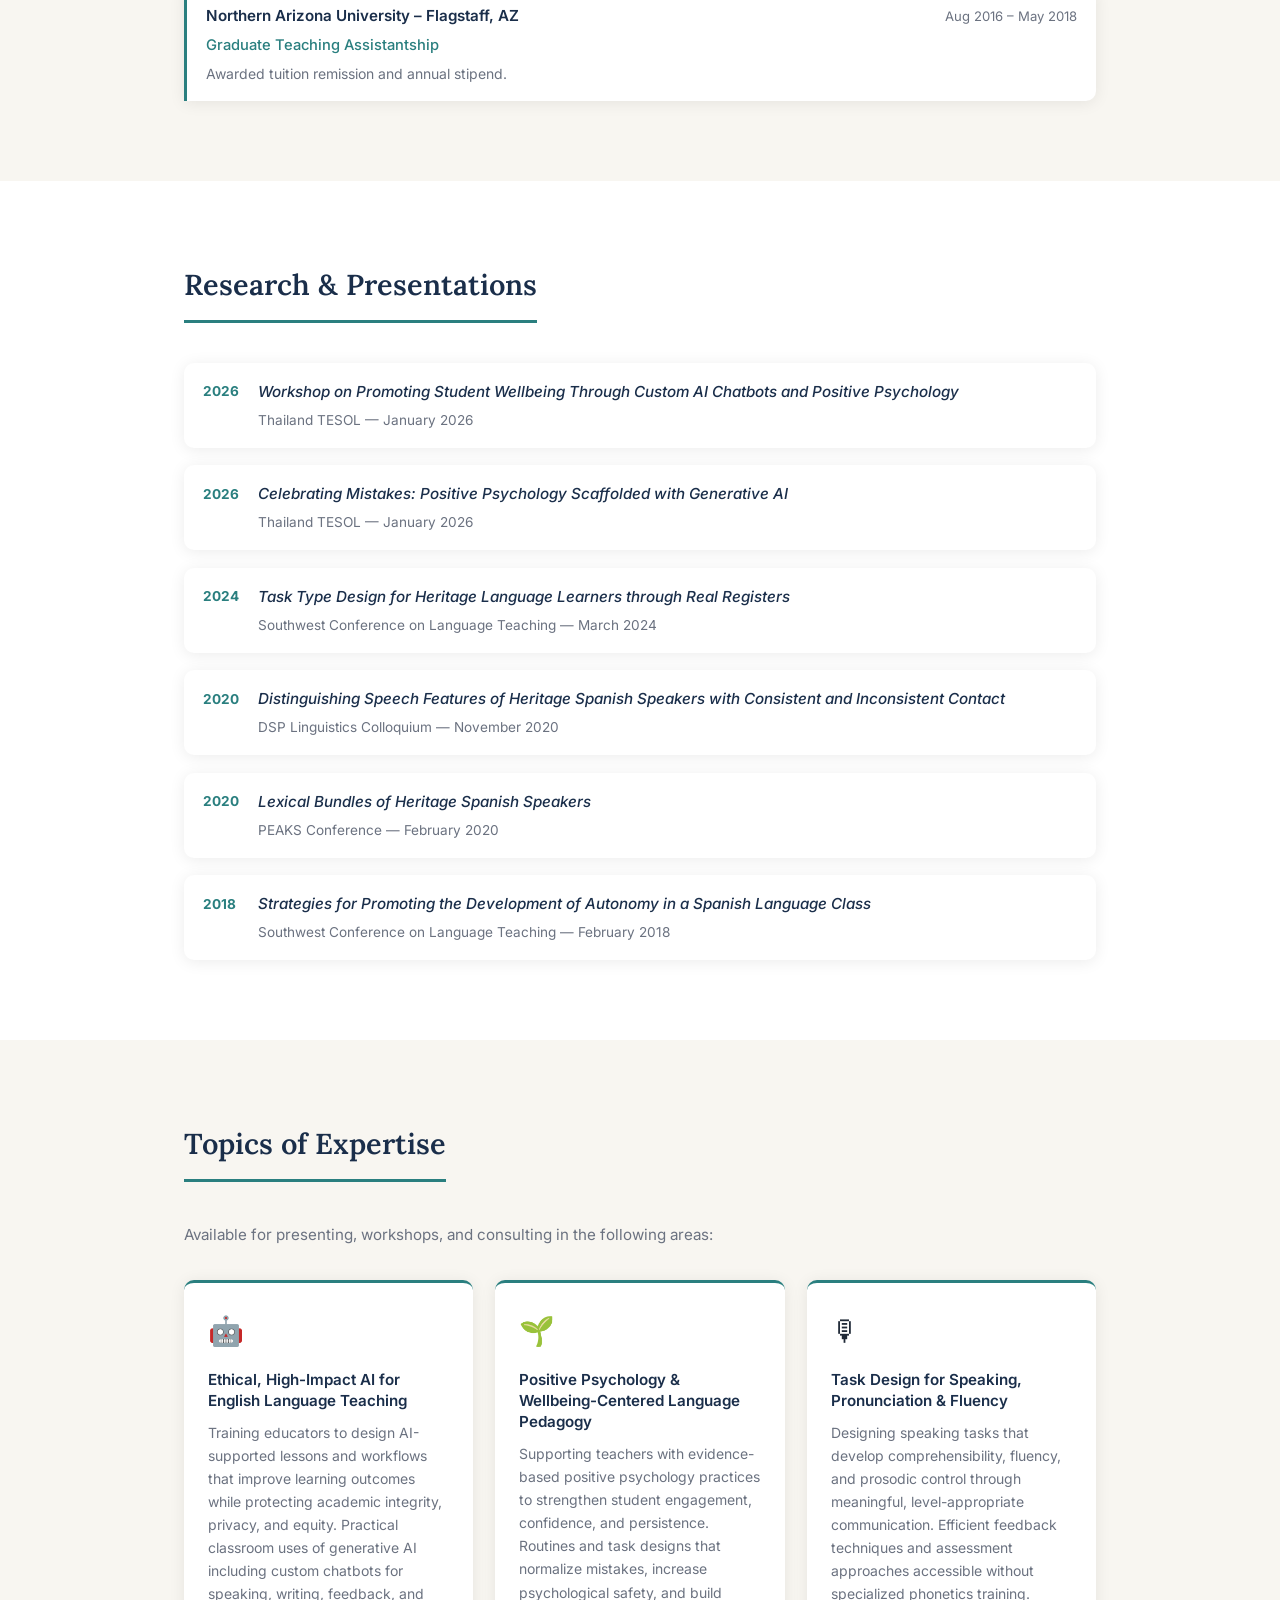
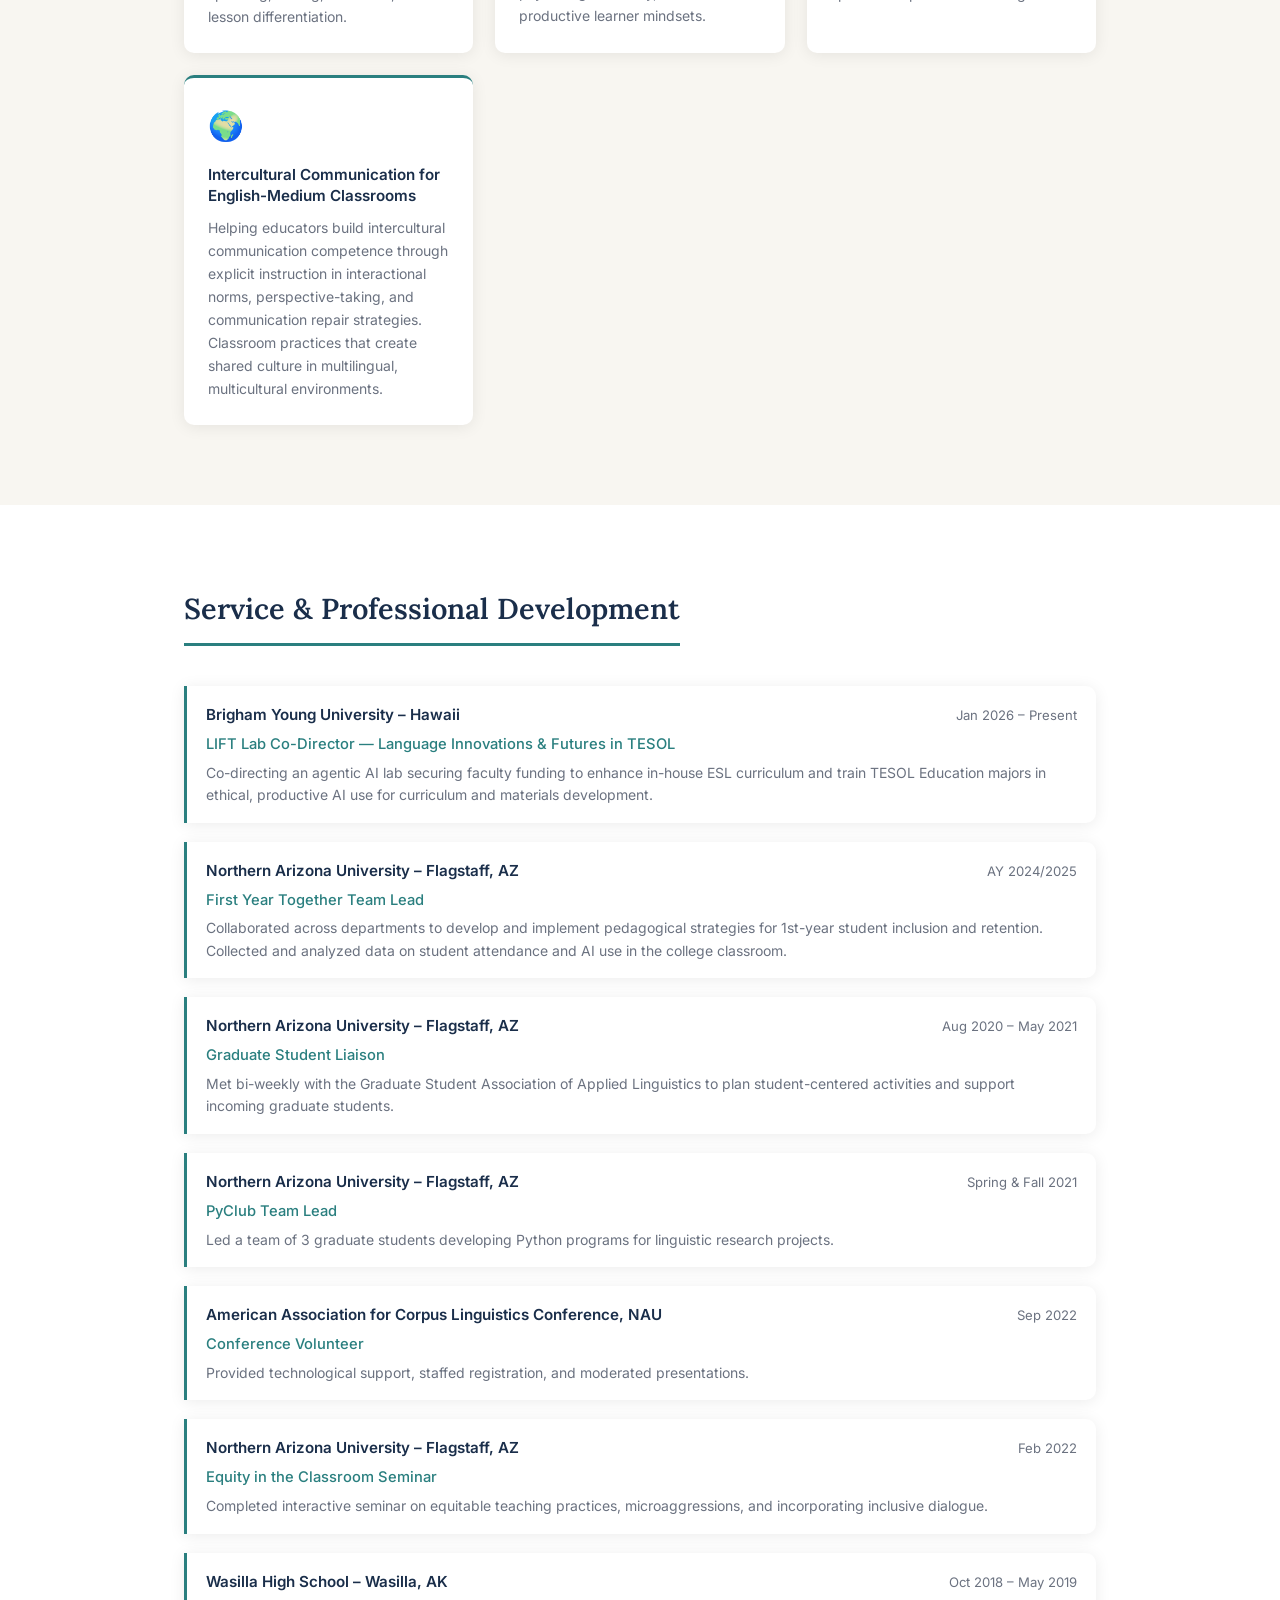
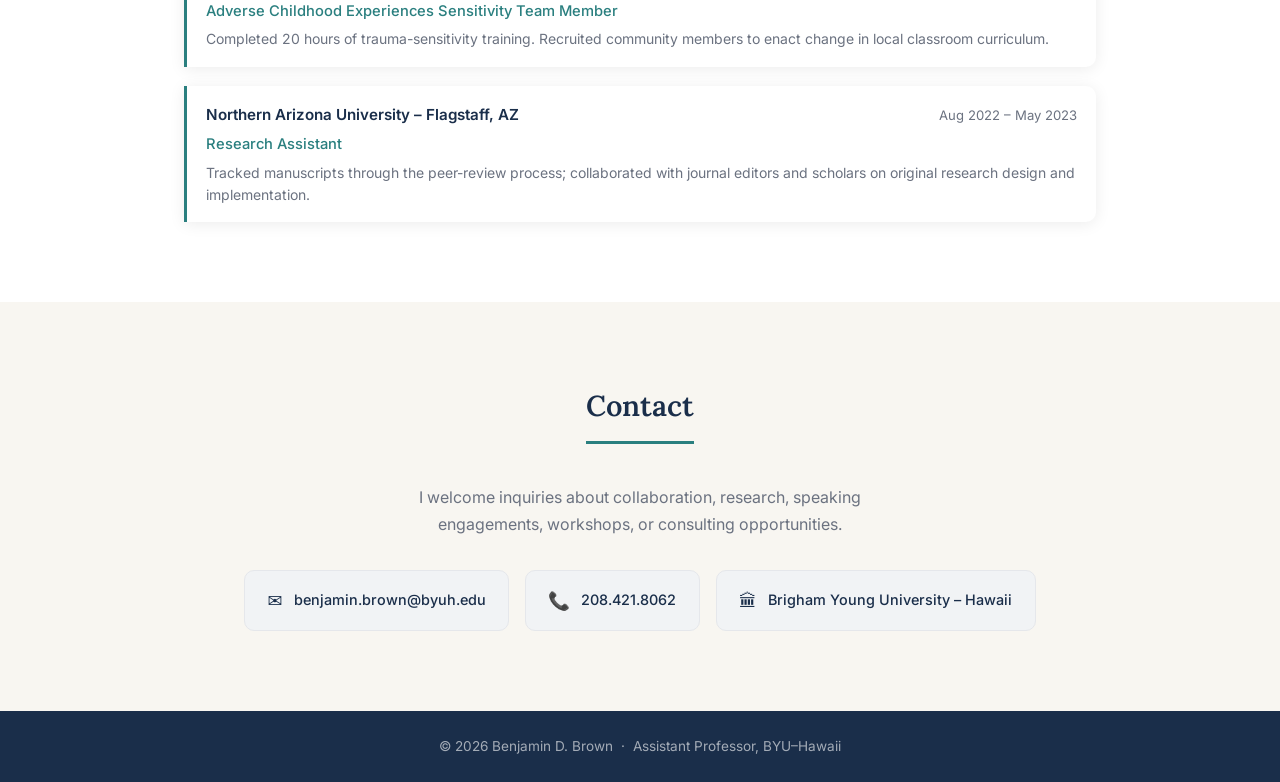
==== commit 4a5918cc: "Simplify site: remove GPAs, AAAL entries, and HL phonetics from intro Co-Authored-By: Claude Sonnet " ====
--- a/index.html
+++ b/index.html
@@ -36,7 +36,7 @@
         <p class="hero-desc">
           Assistant Professor at Brigham Young University – Hawaii, where I teach Linguistics
           and English as an International Language. My research focuses on AI for language
-          teaching, heritage language phonetics, and student wellbeing through positive psychology.
+          teaching and student wellbeing through positive psychology.
         </p>
         <div class="hero-badges">
           <span class="badge">Applied Linguistics</span>
@@ -67,7 +67,7 @@
             <span class="cv-institution">Northern Arizona University</span>
             <span class="cv-date">Dec 2023</span>
           </div>
-          <div class="cv-role">Ph.D. in Applied Linguistics &nbsp;·&nbsp; GPA: 3.93</div>
+          <div class="cv-role">Ph.D. in Applied Linguistics</div>
           <div class="cv-detail italic">Dissertation: "The Effect of Attitude and Speaking Tasks on Heritage Spanish Speakers' Production of Rhythm, Lexical Stress and Speech Rate"</div>
         </div>
 
@@ -76,7 +76,7 @@
             <span class="cv-institution">Northern Arizona University</span>
             <span class="cv-date">May 2018</span>
           </div>
-          <div class="cv-role">M.A. in Teaching Spanish &nbsp;·&nbsp; GPA: 4.0</div>
+          <div class="cv-role">M.A. in Teaching Spanish</div>
           <div class="cv-detail italic">Thesis: "Motivations and Attitudes in Second Language Production"</div>
         </div>
 
@@ -85,7 +85,7 @@
             <span class="cv-institution">Brigham Young University – Idaho</span>
             <span class="cv-date">Dec 2015</span>
           </div>
-          <div class="cv-role">B.A. in Spanish Education &nbsp;·&nbsp; Minor in TESOL Education &nbsp;·&nbsp; GPA: 3.6</div>
+          <div class="cv-role">B.A. in Spanish Education &nbsp;·&nbsp; Minor in TESOL Education</div>
         </div>
 
       </div>
@@ -257,22 +257,6 @@
           <div class="pub-body">
             <div class="pub-title">Task Type Design for Heritage Language Learners through Real Registers</div>
             <div class="pub-venue">Southwest Conference on Language Teaching — March 2024</div>
-          </div>
-        </div>
-
-        <div class="pub-item">
-          <span class="pub-year">2022</span>
-          <div class="pub-body">
-            <div class="pub-title">The Pragmatic Forms of Identity of Heritage Spanish Speakers</div>
-            <div class="pub-venue">Accepted at AAAL — March 2022 <span class="pub-note">(not presented due to COVID)</span></div>
-          </div>
-        </div>
-
-        <div class="pub-item">
-          <span class="pub-year">2021</span>
-          <div class="pub-body">
-            <div class="pub-title">Prosodic Analysis of Stance Adverbials in Spanish: A Replication of Biber &amp; Staples (2014)</div>
-            <div class="pub-venue">Accepted at AAAL — March 2021 <span class="pub-note">(not presented due to COVID)</span></div>
           </div>
         </div>
 
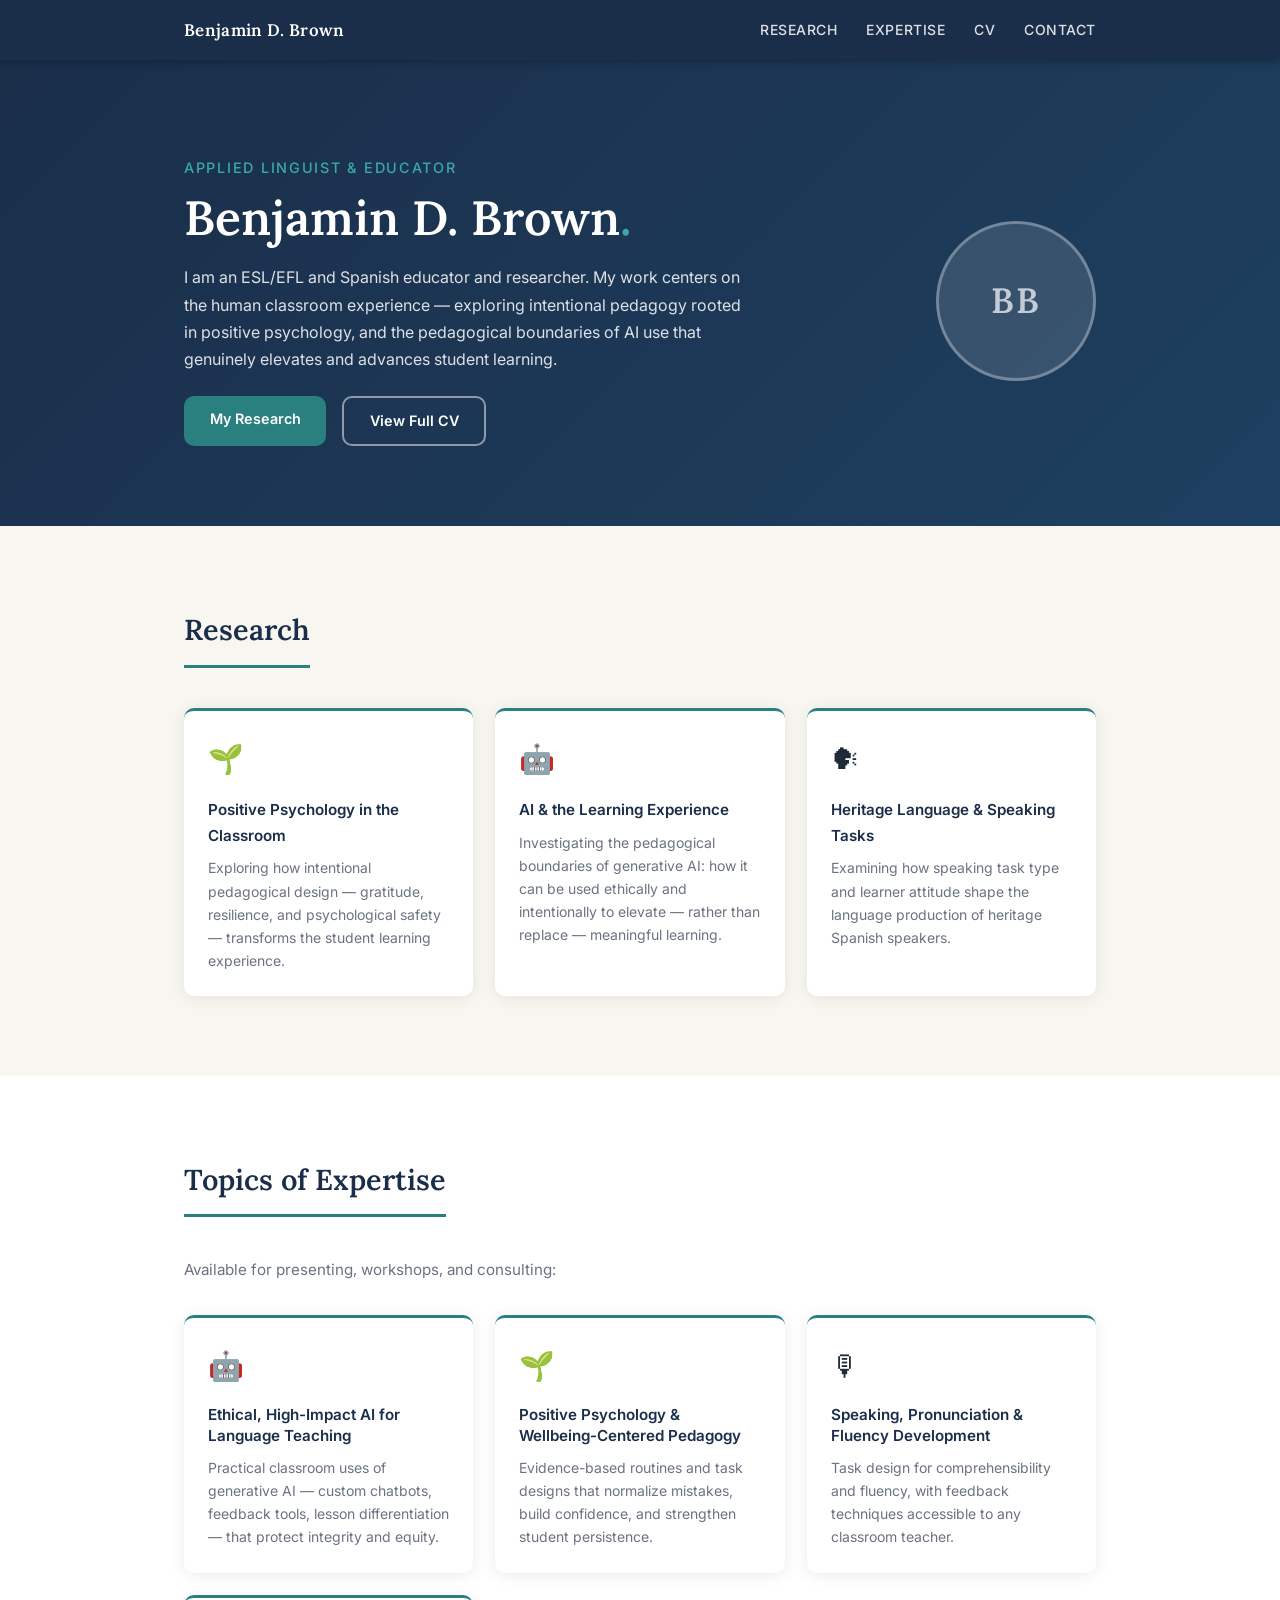
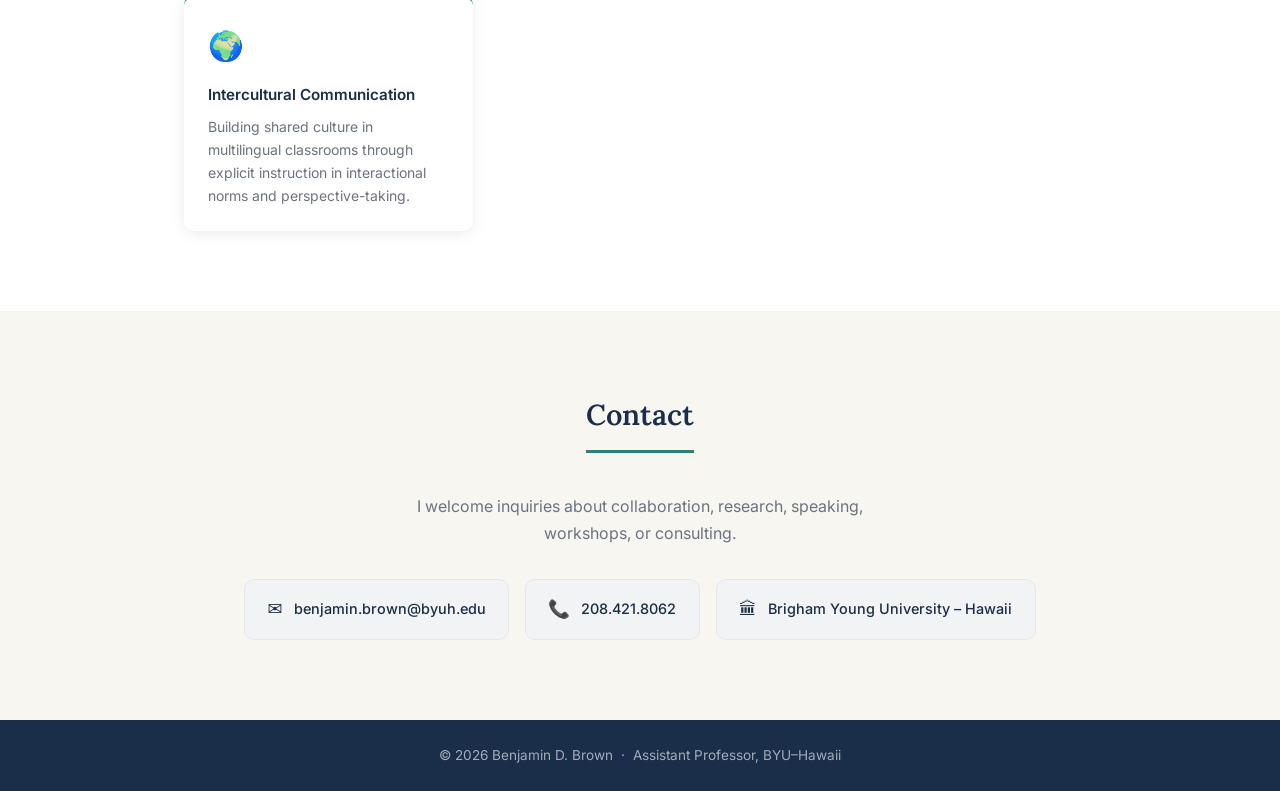
==== commit c9cf79a2: "Restructure: concise landing page + separate CV page Main page now shows a brief professional summar" ====
--- a/index.html
+++ b/index.html
@@ -14,38 +14,33 @@
   <!-- ─── NAV ─── -->
   <header class="site-header">
     <nav class="nav container">
-      <a href="#about" class="nav-logo">Benjamin D. Brown</a>
+      <a href="#" class="nav-logo">Benjamin D. Brown</a>
       <button class="nav-toggle" aria-label="Toggle menu" onclick="toggleNav()">&#9776;</button>
       <ul class="nav-links" id="navLinks">
-        <li><a href="#about">About</a></li>
-        <li><a href="#cv">CV</a></li>
         <li><a href="#research">Research</a></li>
         <li><a href="#expertise">Expertise</a></li>
-        <li><a href="#service">Service</a></li>
+        <li><a href="cv.html">CV</a></li>
         <li><a href="#contact">Contact</a></li>
       </ul>
     </nav>
   </header>
 
   <!-- ─── HERO ─── -->
-  <section class="hero" id="about">
+  <section class="hero">
     <div class="container hero-inner">
       <div class="hero-text">
         <p class="hero-sub">Applied Linguist &amp; Educator</p>
         <h1>Benjamin D. Brown<span class="dot">.</span></h1>
         <p class="hero-desc">
-          Assistant Professor at Brigham Young University – Hawaii, where I teach Linguistics
-          and English as an International Language. My research focuses on AI for language
-          teaching and student wellbeing through positive psychology.
+          I am an ESL/EFL and Spanish educator and researcher. My work centers on the human
+          classroom experience — exploring intentional pedagogy rooted in positive psychology,
+          and the pedagogical boundaries of AI use that genuinely elevates and advances
+          student learning.
         </p>
-        <div class="hero-badges">
-          <span class="badge">Applied Linguistics</span>
-          <span class="badge">Heritage Spanish</span>
-          <span class="badge">TESOL</span>
-          <span class="badge">AI &amp; Language Teaching</span>
-          <span class="badge">Positive Psychology</span>
+        <div class="hero-actions">
+          <a href="#research" class="btn">My Research</a>
+          <a href="cv.html" class="btn btn-outline">View Full CV</a>
         </div>
-        <a href="#contact" class="btn">Get in Touch</a>
       </div>
       <div class="hero-avatar">
         <div class="avatar-placeholder">BB</div>
@@ -53,235 +48,28 @@
     </div>
   </section>
 
-  <!-- ─── CV ─── -->
-  <section class="section section-alt" id="cv">
+  <!-- ─── RESEARCH ─── -->
+  <section class="section section-alt" id="research">
     <div class="container">
-      <h2 class="section-title">Curriculum Vitae</h2>
+      <h2 class="section-title">Research</h2>
+      <div class="research-grid">
 
-      <!-- Education -->
-      <h3 class="cv-group-title">Education</h3>
-      <div class="cv-list">
-
-        <div class="cv-item">
-          <div class="cv-meta">
-            <span class="cv-institution">Northern Arizona University</span>
-            <span class="cv-date">Dec 2023</span>
-          </div>
-          <div class="cv-role">Ph.D. in Applied Linguistics</div>
-          <div class="cv-detail italic">Dissertation: "The Effect of Attitude and Speaking Tasks on Heritage Spanish Speakers' Production of Rhythm, Lexical Stress and Speech Rate"</div>
+        <div class="research-card">
+          <div class="research-icon">🌱</div>
+          <h3>Positive Psychology in the Classroom</h3>
+          <p>Exploring how intentional pedagogical design — gratitude, resilience, and psychological safety — transforms the student learning experience.</p>
         </div>
 
-        <div class="cv-item">
-          <div class="cv-meta">
-            <span class="cv-institution">Northern Arizona University</span>
-            <span class="cv-date">May 2018</span>
-          </div>
-          <div class="cv-role">M.A. in Teaching Spanish</div>
-          <div class="cv-detail italic">Thesis: "Motivations and Attitudes in Second Language Production"</div>
+        <div class="research-card">
+          <div class="research-icon">🤖</div>
+          <h3>AI &amp; the Learning Experience</h3>
+          <p>Investigating the pedagogical boundaries of generative AI: how it can be used ethically and intentionally to elevate — rather than replace — meaningful learning.</p>
         </div>
 
-        <div class="cv-item">
-          <div class="cv-meta">
-            <span class="cv-institution">Brigham Young University – Idaho</span>
-            <span class="cv-date">Dec 2015</span>
-          </div>
-          <div class="cv-role">B.A. in Spanish Education &nbsp;·&nbsp; Minor in TESOL Education</div>
-        </div>
-
-      </div>
-
-      <!-- Teaching -->
-      <h3 class="cv-group-title">Teaching Experience</h3>
-      <div class="cv-list">
-
-        <div class="cv-item">
-          <div class="cv-meta">
-            <span class="cv-institution">Brigham Young University – Hawaii</span>
-            <span class="cv-date">Aug 2025 – Present</span>
-          </div>
-          <div class="cv-role">Assistant Professor</div>
-          <div class="cv-detail">Teaching Linguistics and English as an International Language. Research in AI for language teaching and student wellbeing (resiliency &amp; gratitude). Mentoring research assistants and TESOL teaching interns. Faculty advisor for the TESOL Society academic club.</div>
-        </div>
-
-        <div class="cv-item">
-          <div class="cv-meta">
-            <span class="cv-institution">Tianhua Normal College – Shanghai, China</span>
-            <span class="cv-date">Jun 2025</span>
-          </div>
-          <div class="cv-role">Visiting Professor – ESL Methods</div>
-          <div class="cv-detail">Designed and taught two sections of ESL Methods focused on curriculum development and classroom management for Chinese university students.</div>
-        </div>
-
-        <div class="cv-item">
-          <div class="cv-meta">
-            <span class="cv-institution">Tianhua Normal College – Shanghai, China (Online)</span>
-            <span class="cv-date">May 2024</span>
-          </div>
-          <div class="cv-role">Visiting Professor – Intercultural Communication</div>
-          <div class="cv-detail">Designed and taught two sections of Intercultural Communication focused on cultural perception and shared culture through intentional communication.</div>
-        </div>
-
-        <div class="cv-item">
-          <div class="cv-meta">
-            <span class="cv-institution">Tianhua Normal College – Shanghai, China</span>
-            <span class="cv-date">Dec 2023</span>
-          </div>
-          <div class="cv-role">Visiting Professor – Trends and Theories in TESOL</div>
-          <div class="cv-detail">In-depth review of instructional methods and theories with meta-analytic data on student gains across TESOL methods.</div>
-        </div>
-
-        <div class="cv-item">
-          <div class="cv-meta">
-            <span class="cv-institution">Northern Arizona University – Flagstaff, AZ</span>
-            <span class="cv-date">Aug 2023 – Jun 2025</span>
-          </div>
-          <div class="cv-role">Assistant Teaching Professor</div>
-          <div class="cv-detail">Developed and taught first-year college writing courses in rhetorical analysis, research methods, and peer-review practices.</div>
-        </div>
-
-        <div class="cv-item">
-          <div class="cv-meta">
-            <span class="cv-institution">Northern Arizona University – Flagstaff, AZ</span>
-            <span class="cv-date">Aug 2019 – May 2023</span>
-          </div>
-          <div class="cv-role">English Composition Instructor</div>
-          <div class="cv-detail">Instructor of record for first-year English composition. Curriculum: rhetorical analysis, research methods, and transferable peer-review practices.</div>
-        </div>
-
-        <div class="cv-item">
-          <div class="cv-meta">
-            <span class="cv-institution">Wasilla High School – Wasilla, AK</span>
-            <span class="cv-date">Aug 2018 – May 2019</span>
-          </div>
-          <div class="cv-role">Spanish High School Teacher</div>
-          <div class="cv-detail">Developed curriculum for four year-long Spanish courses; facilitated learning for ~200 students weekly.</div>
-        </div>
-
-        <div class="cv-item">
-          <div class="cv-meta">
-            <span class="cv-institution">Northern Arizona University – Flagstaff, AZ</span>
-            <span class="cv-date">Aug 2016 – May 2018</span>
-          </div>
-          <div class="cv-role">Spanish Language Instructor</div>
-          <div class="cv-detail">Taught ten sections of lower-division Spanish. Collaborated with a graduate cohort; conducted motivation &amp; language acquisition research.</div>
-        </div>
-
-        <div class="cv-item">
-          <div class="cv-meta">
-            <span class="cv-institution">Pilot Point School – Pilot Point, AK</span>
-            <span class="cv-date">Nov 2015 – May 2016</span>
-          </div>
-          <div class="cv-role">Lead Teacher</div>
-          <div class="cv-detail">Planned and taught a multi-age classroom in a remote Alaskan village using differentiated rotational instruction across grade levels.</div>
-        </div>
-
-        <div class="cv-item">
-          <div class="cv-meta">
-            <span class="cv-institution">Brigham Young University – Rexburg, ID</span>
-            <span class="cv-date">Jan 2015 – Jun 2015</span>
-          </div>
-          <div class="cv-role">Spanish Instructor</div>
-          <div class="cv-detail">Designed and taught beginner Spanish for children ages 8–14.</div>
-        </div>
-
-        <div class="cv-item">
-          <div class="cv-meta">
-            <span class="cv-institution">International Language Program – Zhongshan, China</span>
-            <span class="cv-date">Aug 2013 – Dec 2013</span>
-          </div>
-          <div class="cv-role">EFL Teacher</div>
-          <div class="cv-detail">Planned and delivered English lessons for 40+ children ages 5–13.</div>
-        </div>
-
-      </div>
-
-      <!-- Awards -->
-      <h3 class="cv-group-title">Awards &amp; Grants</h3>
-      <div class="cv-list">
-
-        <div class="cv-item">
-          <div class="cv-meta">
-            <span class="cv-institution">Brigham Young University – Hawaii</span>
-            <span class="cv-date">Feb 2026</span>
-          </div>
-          <div class="cv-role">Faculty Travel Grant — $2,700</div>
-          <div class="cv-detail">Awarded to present research at the Japan Association for Language Teaching International Conference, November 2026.</div>
-        </div>
-
-        <div class="cv-item">
-          <div class="cv-meta">
-            <span class="cv-institution">Northern Arizona University – Flagstaff, AZ</span>
-            <span class="cv-date">Aug 2019 – 2023</span>
-          </div>
-          <div class="cv-role">Graduate Teaching Assistantship</div>
-          <div class="cv-detail">Awarded tuition remission and annual stipend.</div>
-        </div>
-
-        <div class="cv-item">
-          <div class="cv-meta">
-            <span class="cv-institution">Northern Arizona University – Flagstaff, AZ</span>
-            <span class="cv-date">Aug 2016 – May 2018</span>
-          </div>
-          <div class="cv-role">Graduate Teaching Assistantship</div>
-          <div class="cv-detail">Awarded tuition remission and annual stipend.</div>
-        </div>
-
-      </div>
-    </div>
-  </section>
-
-  <!-- ─── RESEARCH ─── -->
-  <section class="section" id="research">
-    <div class="container">
-      <h2 class="section-title">Research &amp; Presentations</h2>
-      <div class="pubs-list">
-
-        <div class="pub-item">
-          <span class="pub-year">2026</span>
-          <div class="pub-body">
-            <div class="pub-title">Workshop on Promoting Student Wellbeing Through Custom AI Chatbots and Positive Psychology</div>
-            <div class="pub-venue">Thailand TESOL — January 2026</div>
-          </div>
-        </div>
-
-        <div class="pub-item">
-          <span class="pub-year">2026</span>
-          <div class="pub-body">
-            <div class="pub-title">Celebrating Mistakes: Positive Psychology Scaffolded with Generative AI</div>
-            <div class="pub-venue">Thailand TESOL — January 2026</div>
-          </div>
-        </div>
-
-        <div class="pub-item">
-          <span class="pub-year">2024</span>
-          <div class="pub-body">
-            <div class="pub-title">Task Type Design for Heritage Language Learners through Real Registers</div>
-            <div class="pub-venue">Southwest Conference on Language Teaching — March 2024</div>
-          </div>
-        </div>
-
-        <div class="pub-item">
-          <span class="pub-year">2020</span>
-          <div class="pub-body">
-            <div class="pub-title">Distinguishing Speech Features of Heritage Spanish Speakers with Consistent and Inconsistent Contact</div>
-            <div class="pub-venue">DSP Linguistics Colloquium — November 2020</div>
-          </div>
-        </div>
-
-        <div class="pub-item">
-          <span class="pub-year">2020</span>
-          <div class="pub-body">
-            <div class="pub-title">Lexical Bundles of Heritage Spanish Speakers</div>
-            <div class="pub-venue">PEAKS Conference — February 2020</div>
-          </div>
-        </div>
-
-        <div class="pub-item">
-          <span class="pub-year">2018</span>
-          <div class="pub-body">
-            <div class="pub-title">Strategies for Promoting the Development of Autonomy in a Spanish Language Class</div>
-            <div class="pub-venue">Southwest Conference on Language Teaching — February 2018</div>
-          </div>
+        <div class="research-card">
+          <div class="research-icon">🗣</div>
+          <h3>Heritage Language &amp; Speaking Tasks</h3>
+          <p>Examining how speaking task type and learner attitude shape the language production of heritage Spanish speakers.</p>
         </div>
 
       </div>
@@ -289,116 +77,34 @@
   </section>
 
   <!-- ─── EXPERTISE ─── -->
-  <section class="section section-alt" id="expertise">
+  <section class="section" id="expertise">
     <div class="container">
       <h2 class="section-title">Topics of Expertise</h2>
-      <p class="expertise-intro">Available for presenting, workshops, and consulting in the following areas:</p>
+      <p class="expertise-intro">Available for presenting, workshops, and consulting:</p>
       <div class="expertise-grid">
 
         <div class="expertise-card">
           <div class="expertise-icon">🤖</div>
-          <h3>Ethical, High-Impact AI for English Language Teaching</h3>
-          <p>Training educators to design AI-supported lessons and workflows that improve learning outcomes while protecting academic integrity, privacy, and equity. Practical classroom uses of generative AI including custom chatbots for speaking, writing, feedback, and lesson differentiation.</p>
+          <h3>Ethical, High-Impact AI for Language Teaching</h3>
+          <p>Practical classroom uses of generative AI — custom chatbots, feedback tools, lesson differentiation — that protect integrity and equity.</p>
         </div>
 
         <div class="expertise-card">
           <div class="expertise-icon">🌱</div>
-          <h3>Positive Psychology &amp; Wellbeing-Centered Language Pedagogy</h3>
-          <p>Supporting teachers with evidence-based positive psychology practices to strengthen student engagement, confidence, and persistence. Routines and task designs that normalize mistakes, increase psychological safety, and build productive learner mindsets.</p>
+          <h3>Positive Psychology &amp; Wellbeing-Centered Pedagogy</h3>
+          <p>Evidence-based routines and task designs that normalize mistakes, build confidence, and strengthen student persistence.</p>
         </div>
 
         <div class="expertise-card">
           <div class="expertise-icon">🎙</div>
-          <h3>Task Design for Speaking, Pronunciation &amp; Fluency</h3>
-          <p>Designing speaking tasks that develop comprehensibility, fluency, and prosodic control through meaningful, level-appropriate communication. Efficient feedback techniques and assessment approaches accessible without specialized phonetics training.</p>
+          <h3>Speaking, Pronunciation &amp; Fluency Development</h3>
+          <p>Task design for comprehensibility and fluency, with feedback techniques accessible to any classroom teacher.</p>
         </div>
 
         <div class="expertise-card">
           <div class="expertise-icon">🌍</div>
-          <h3>Intercultural Communication for English-Medium Classrooms</h3>
-          <p>Helping educators build intercultural communication competence through explicit instruction in interactional norms, perspective-taking, and communication repair strategies. Classroom practices that create shared culture in multilingual, multicultural environments.</p>
-        </div>
-
-      </div>
-    </div>
-  </section>
-
-  <!-- ─── SERVICE ─── -->
-  <section class="section" id="service">
-    <div class="container">
-      <h2 class="section-title">Service &amp; Professional Development</h2>
-      <div class="cv-list">
-
-        <div class="cv-item">
-          <div class="cv-meta">
-            <span class="cv-institution">Brigham Young University – Hawaii</span>
-            <span class="cv-date">Jan 2026 – Present</span>
-          </div>
-          <div class="cv-role">LIFT Lab Co-Director — Language Innovations &amp; Futures in TESOL</div>
-          <div class="cv-detail">Co-directing an agentic AI lab securing faculty funding to enhance in-house ESL curriculum and train TESOL Education majors in ethical, productive AI use for curriculum and materials development.</div>
-        </div>
-
-        <div class="cv-item">
-          <div class="cv-meta">
-            <span class="cv-institution">Northern Arizona University – Flagstaff, AZ</span>
-            <span class="cv-date">AY 2024/2025</span>
-          </div>
-          <div class="cv-role">First Year Together Team Lead</div>
-          <div class="cv-detail">Collaborated across departments to develop and implement pedagogical strategies for 1st-year student inclusion and retention. Collected and analyzed data on student attendance and AI use in the college classroom.</div>
-        </div>
-
-        <div class="cv-item">
-          <div class="cv-meta">
-            <span class="cv-institution">Northern Arizona University – Flagstaff, AZ</span>
-            <span class="cv-date">Aug 2020 – May 2021</span>
-          </div>
-          <div class="cv-role">Graduate Student Liaison</div>
-          <div class="cv-detail">Met bi-weekly with the Graduate Student Association of Applied Linguistics to plan student-centered activities and support incoming graduate students.</div>
-        </div>
-
-        <div class="cv-item">
-          <div class="cv-meta">
-            <span class="cv-institution">Northern Arizona University – Flagstaff, AZ</span>
-            <span class="cv-date">Spring &amp; Fall 2021</span>
-          </div>
-          <div class="cv-role">PyClub Team Lead</div>
-          <div class="cv-detail">Led a team of 3 graduate students developing Python programs for linguistic research projects.</div>
-        </div>
-
-        <div class="cv-item">
-          <div class="cv-meta">
-            <span class="cv-institution">American Association for Corpus Linguistics Conference, NAU</span>
-            <span class="cv-date">Sep 2022</span>
-          </div>
-          <div class="cv-role">Conference Volunteer</div>
-          <div class="cv-detail">Provided technological support, staffed registration, and moderated presentations.</div>
-        </div>
-
-        <div class="cv-item">
-          <div class="cv-meta">
-            <span class="cv-institution">Northern Arizona University – Flagstaff, AZ</span>
-            <span class="cv-date">Feb 2022</span>
-          </div>
-          <div class="cv-role">Equity in the Classroom Seminar</div>
-          <div class="cv-detail">Completed interactive seminar on equitable teaching practices, microaggressions, and incorporating inclusive dialogue.</div>
-        </div>
-
-        <div class="cv-item">
-          <div class="cv-meta">
-            <span class="cv-institution">Wasilla High School – Wasilla, AK</span>
-            <span class="cv-date">Oct 2018 – May 2019</span>
-          </div>
-          <div class="cv-role">Adverse Childhood Experiences Sensitivity Team Member</div>
-          <div class="cv-detail">Completed 20 hours of trauma-sensitivity training. Recruited community members to enact change in local classroom curriculum.</div>
-        </div>
-
-        <div class="cv-item">
-          <div class="cv-meta">
-            <span class="cv-institution">Northern Arizona University – Flagstaff, AZ</span>
-            <span class="cv-date">Aug 2022 – May 2023</span>
-          </div>
-          <div class="cv-role">Research Assistant</div>
-          <div class="cv-detail">Tracked manuscripts through the peer-review process; collaborated with journal editors and scholars on original research design and implementation.</div>
+          <h3>Intercultural Communication</h3>
+          <p>Building shared culture in multilingual classrooms through explicit instruction in interactional norms and perspective-taking.</p>
         </div>
 
       </div>
@@ -409,7 +115,7 @@
   <section class="section section-alt" id="contact">
     <div class="container contact-inner">
       <h2 class="section-title">Contact</h2>
-      <p class="contact-intro">I welcome inquiries about collaboration, research, speaking engagements, workshops, or consulting opportunities.</p>
+      <p class="contact-intro">I welcome inquiries about collaboration, research, speaking, workshops, or consulting.</p>
       <div class="contact-cards">
         <a href="mailto:benjamin.brown@byuh.edu" class="contact-card">
           <span class="contact-icon">✉</span>
--- a/styles.css
+++ b/styles.css
@@ -83,6 +83,37 @@
   cursor: pointer;
 }
 
+/* ─── CV PAGE ─── */
+.cv-page-header {
+  background: var(--navy);
+  color: var(--white);
+  padding: 2.5rem 0 2rem;
+}
+
+.back-link {
+  display: inline-block;
+  color: var(--teal-lt);
+  text-decoration: none;
+  font-size: .85rem;
+  font-weight: 500;
+  margin-bottom: 1rem;
+  transition: color .2s;
+}
+
+.back-link:hover { color: var(--white); }
+
+.cv-page-title {
+  font-family: var(--font-serif);
+  font-size: 2rem;
+  font-weight: 600;
+  margin-bottom: .4rem;
+}
+
+.cv-page-sub {
+  color: rgba(255,255,255,.65);
+  font-size: .9rem;
+}
+
 /* ─── HERO ─── */
 .hero {
   background: linear-gradient(135deg, var(--navy) 0%, #1e4060 100%);
@@ -155,6 +186,23 @@
 
 .btn:hover { background: var(--teal-lt); transform: translateY(-1px); }
 
+.btn-outline {
+  background: transparent;
+  border: 2px solid rgba(255,255,255,.5);
+  color: var(--white);
+}
+
+.btn-outline:hover {
+  background: rgba(255,255,255,.1);
+  border-color: var(--white);
+}
+
+.hero-actions {
+  display: flex;
+  gap: 1rem;
+  flex-wrap: wrap;
+}
+
 .hero-avatar {
   flex-shrink: 0;
 }
@@ -288,6 +336,39 @@
 .pub-note {
   font-style: italic;
   color: #9ca3af;
+}
+
+/* ─── RESEARCH GRID ─── */
+.research-grid {
+  display: grid;
+  grid-template-columns: repeat(auto-fit, minmax(240px, 1fr));
+  gap: 1.4rem;
+}
+
+.research-card {
+  background: var(--white);
+  border-radius: var(--radius);
+  padding: 1.5rem;
+  box-shadow: var(--shadow);
+  border-top: 3px solid var(--teal);
+}
+
+.research-icon {
+  font-size: 1.8rem;
+  margin-bottom: .8rem;
+}
+
+.research-card h3 {
+  font-size: .95rem;
+  font-weight: 600;
+  color: var(--navy);
+  margin-bottom: .5rem;
+}
+
+.research-card p {
+  font-size: .875rem;
+  color: var(--gray);
+  line-height: 1.65;
 }
 
 /* ─── EXPERTISE ─── */
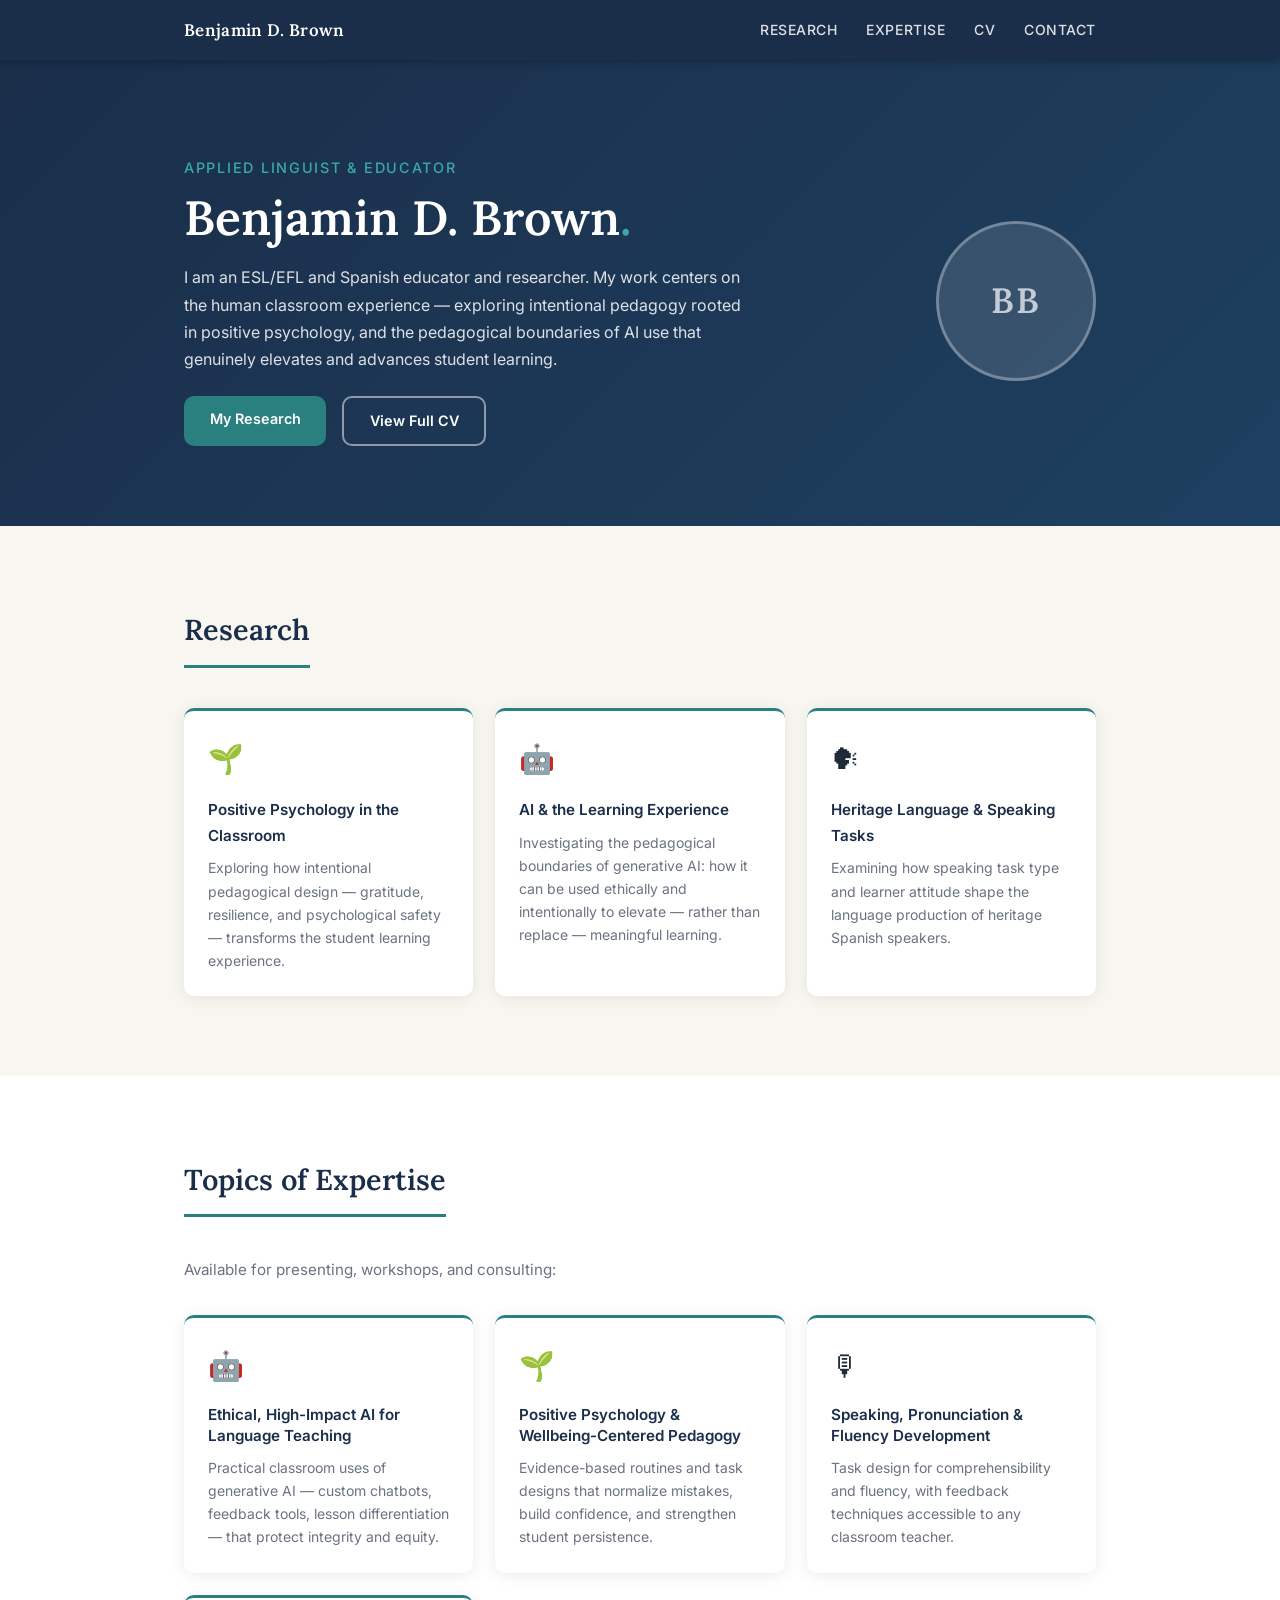
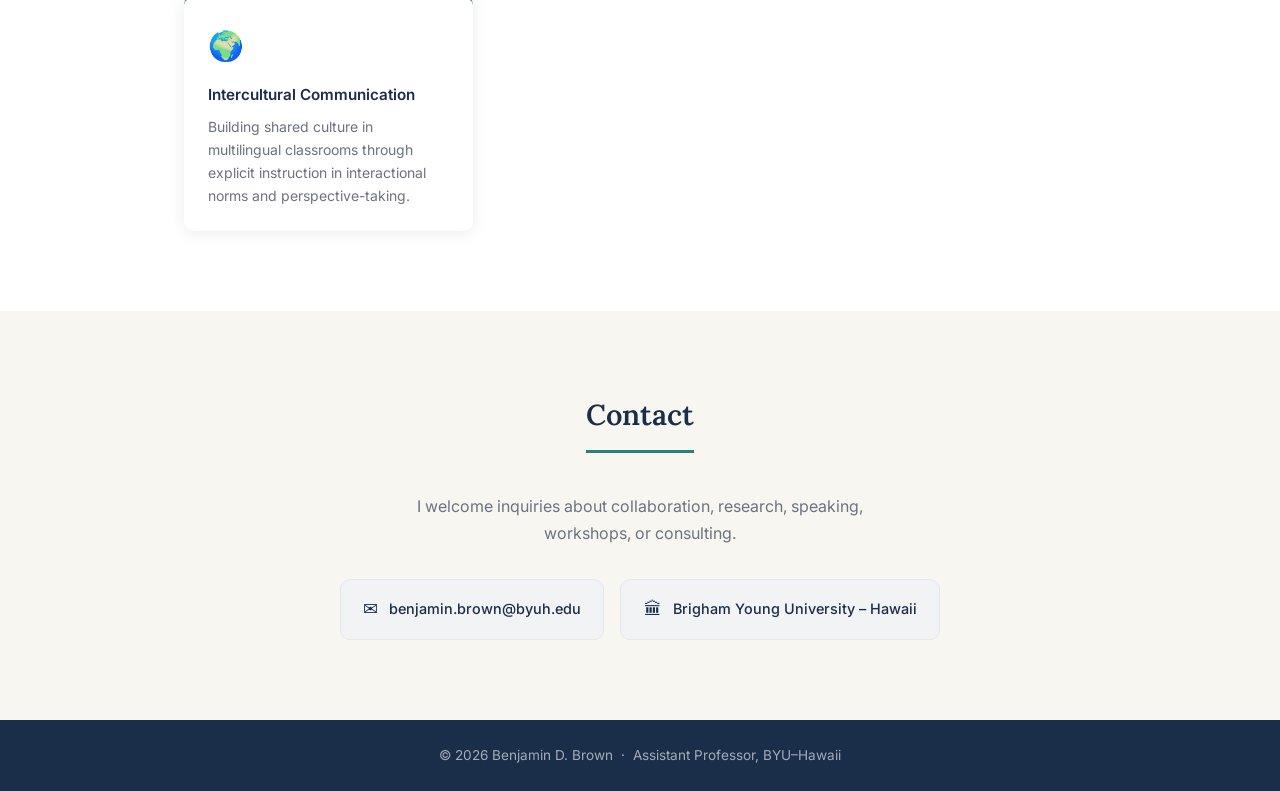
==== commit ca0feb86: "Remove phone number from index and CV pages" ====
--- a/index.html
+++ b/index.html
@@ -122,10 +122,6 @@
           <span>benjamin.brown@byuh.edu</span>
         </a>
         <div class="contact-card">
-          <span class="contact-icon">📞</span>
-          <span>208.421.8062</span>
-        </div>
-        <div class="contact-card">
           <span class="contact-icon">🏛</span>
           <span>Brigham Young University – Hawaii</span>
         </div>
